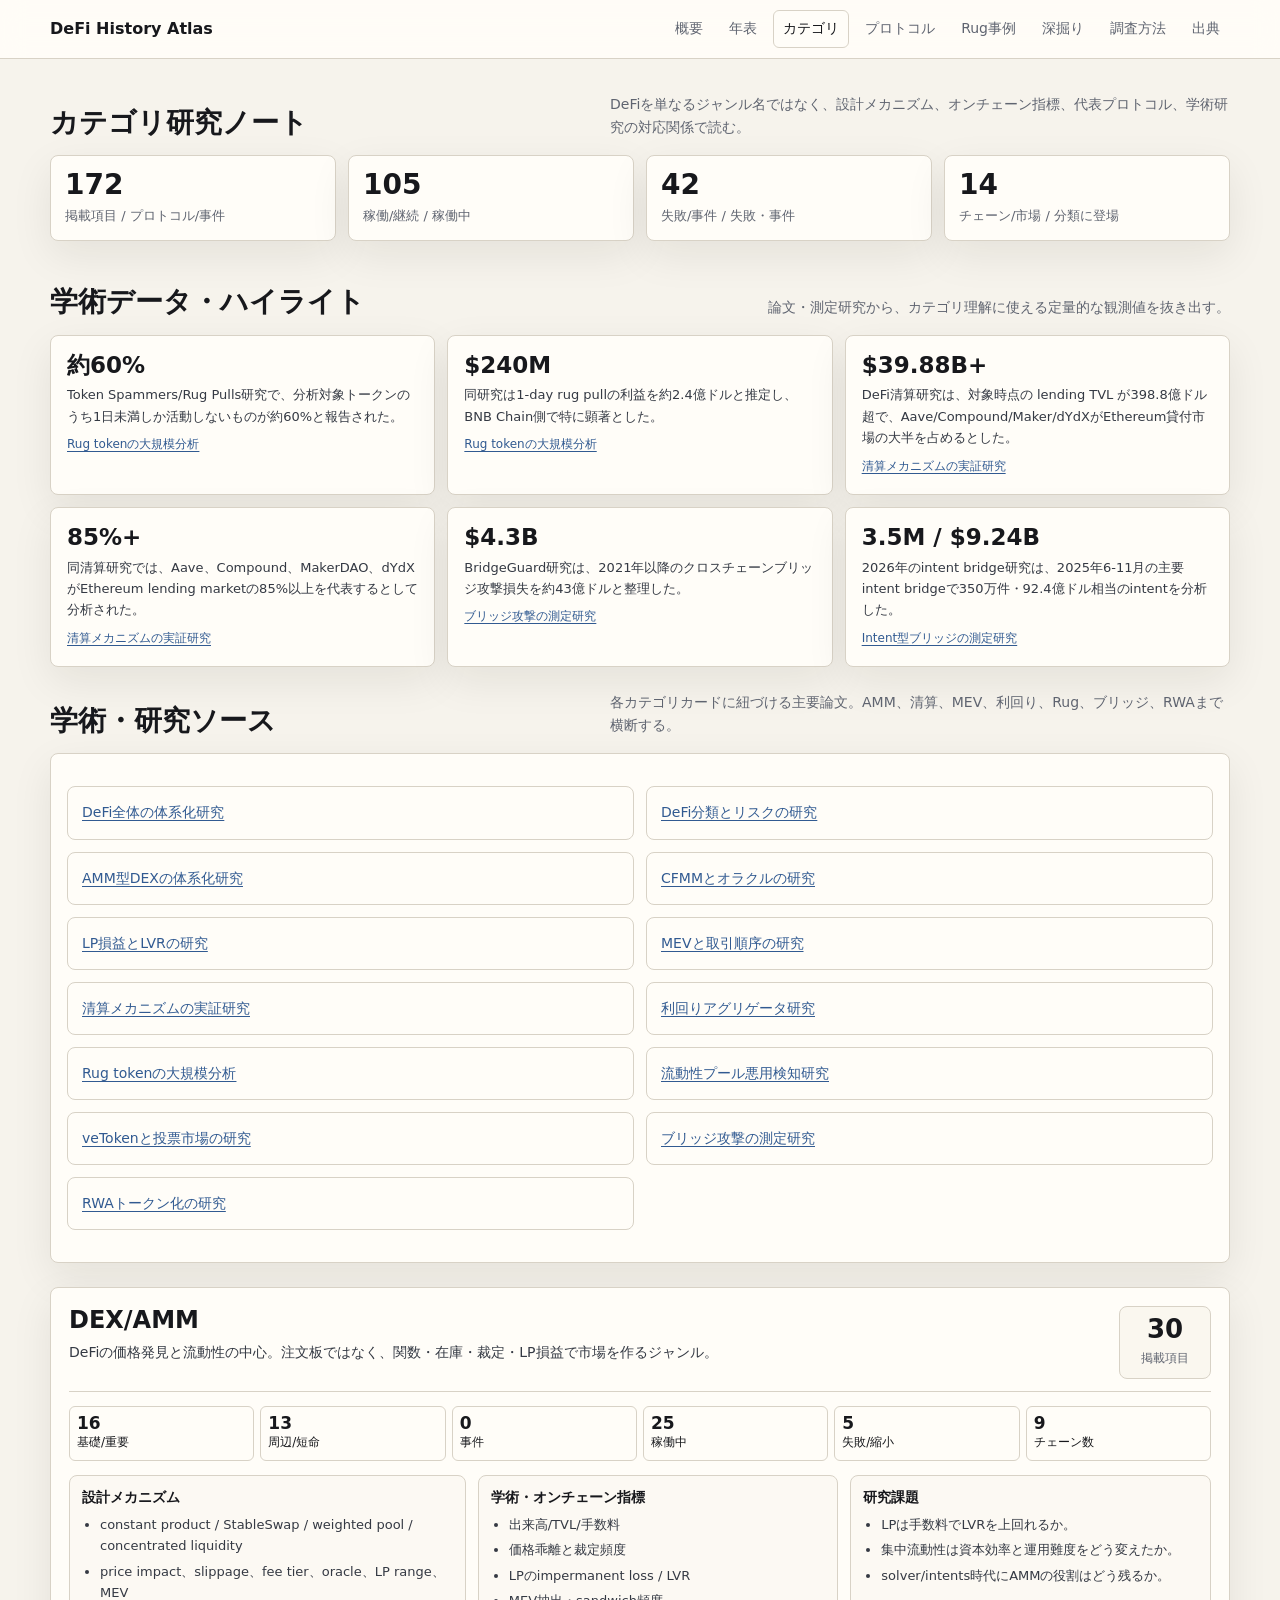
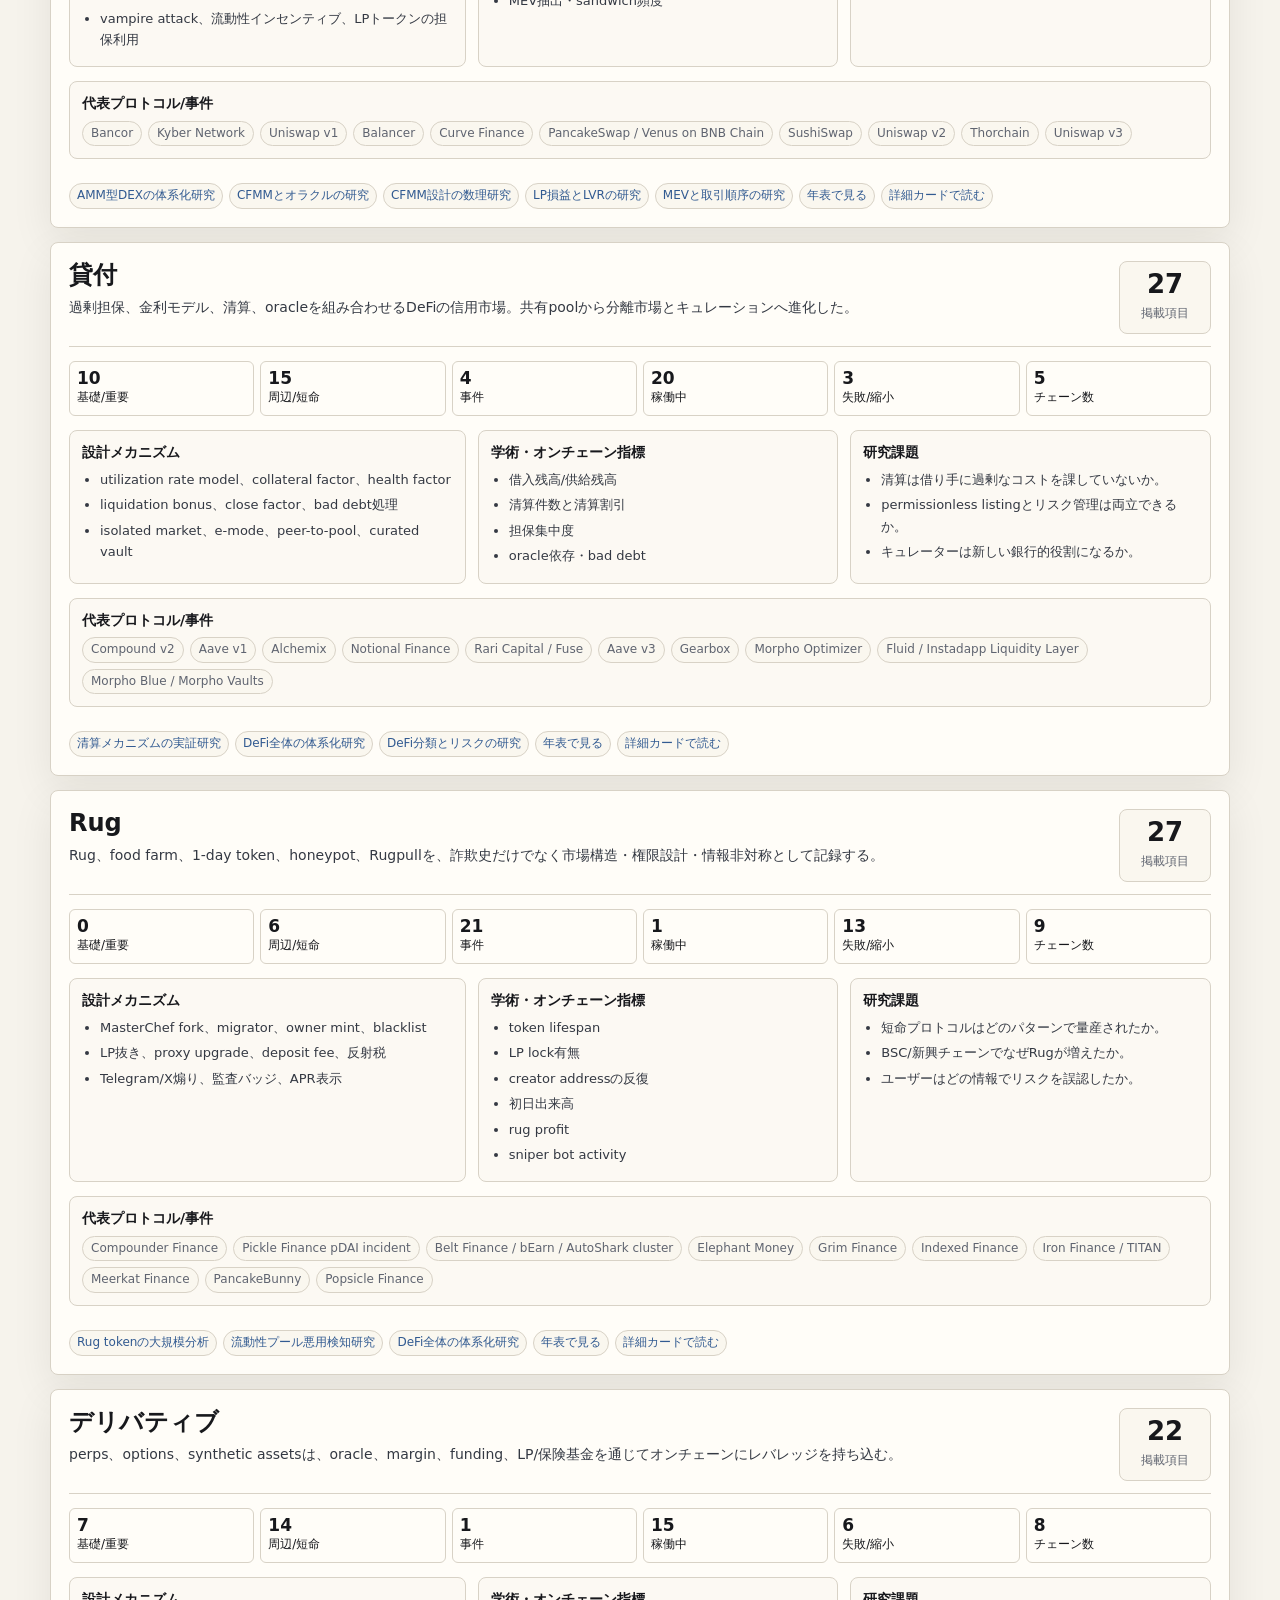
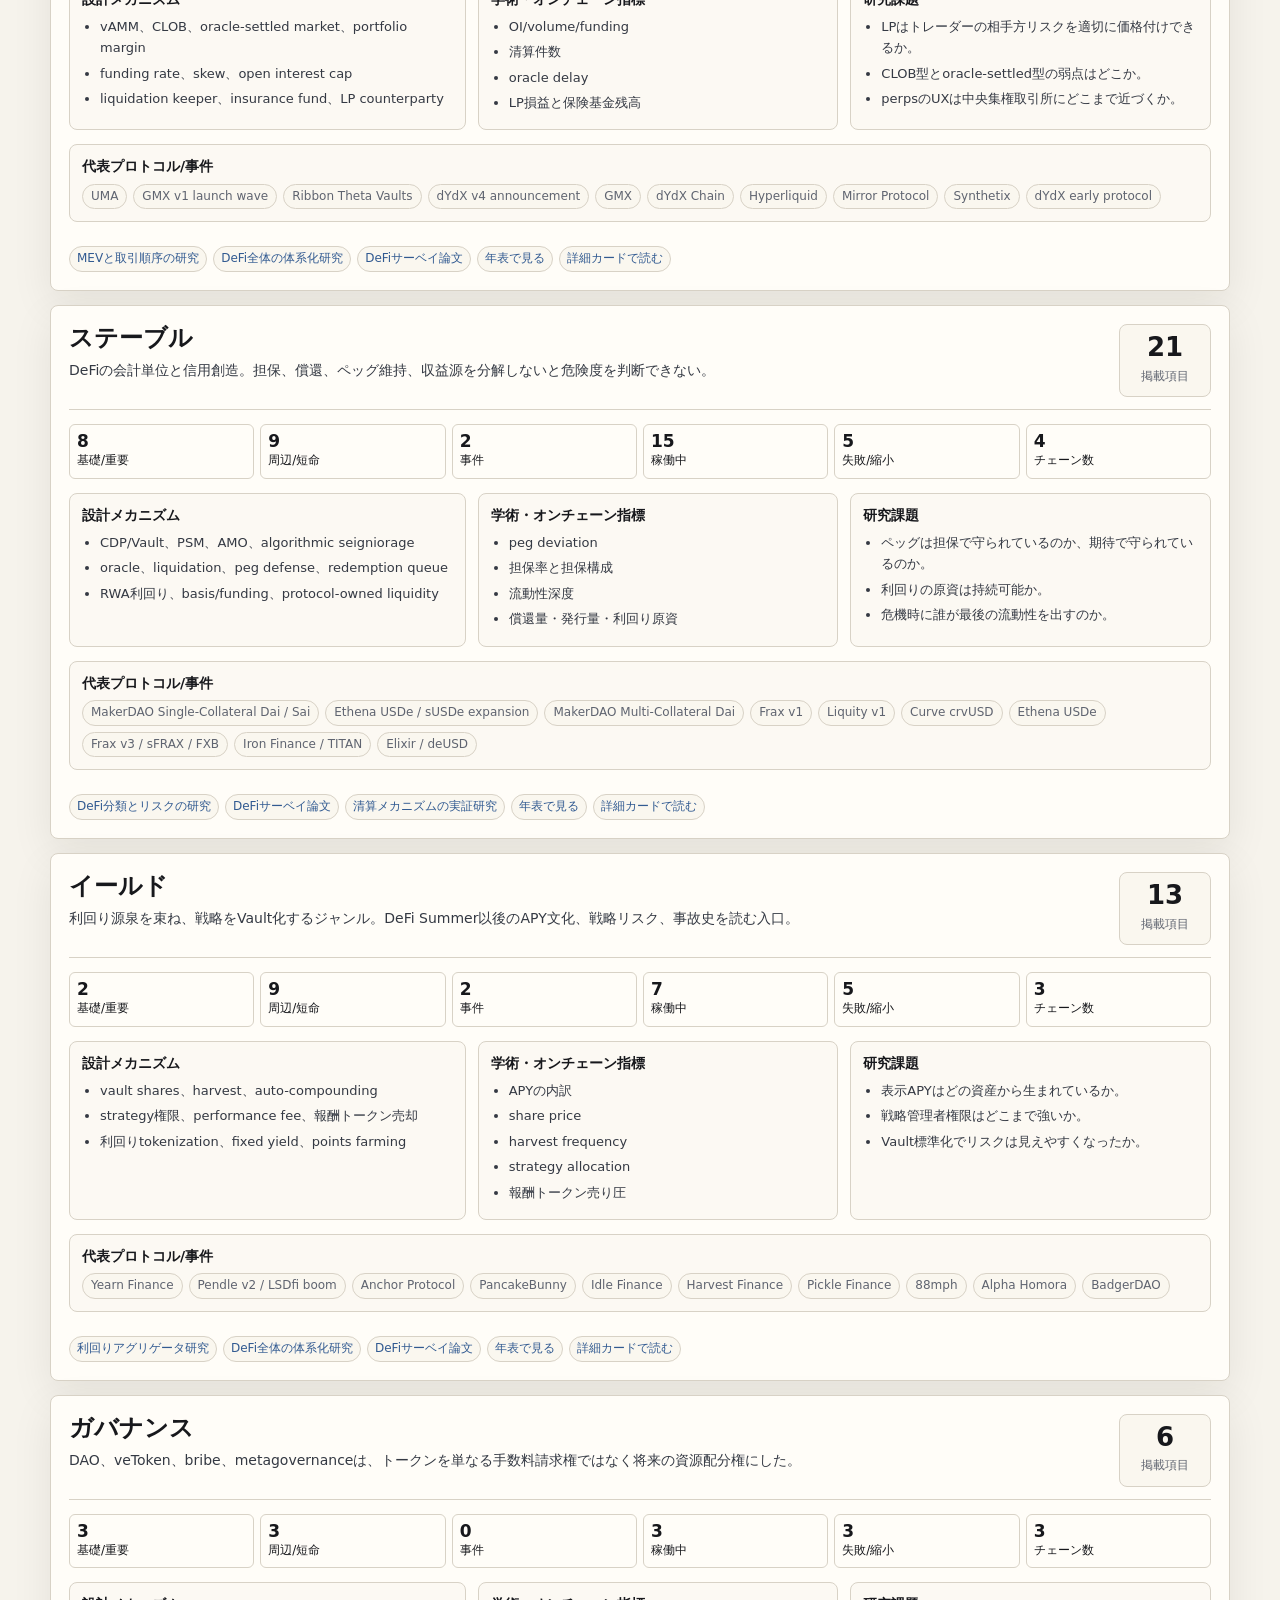
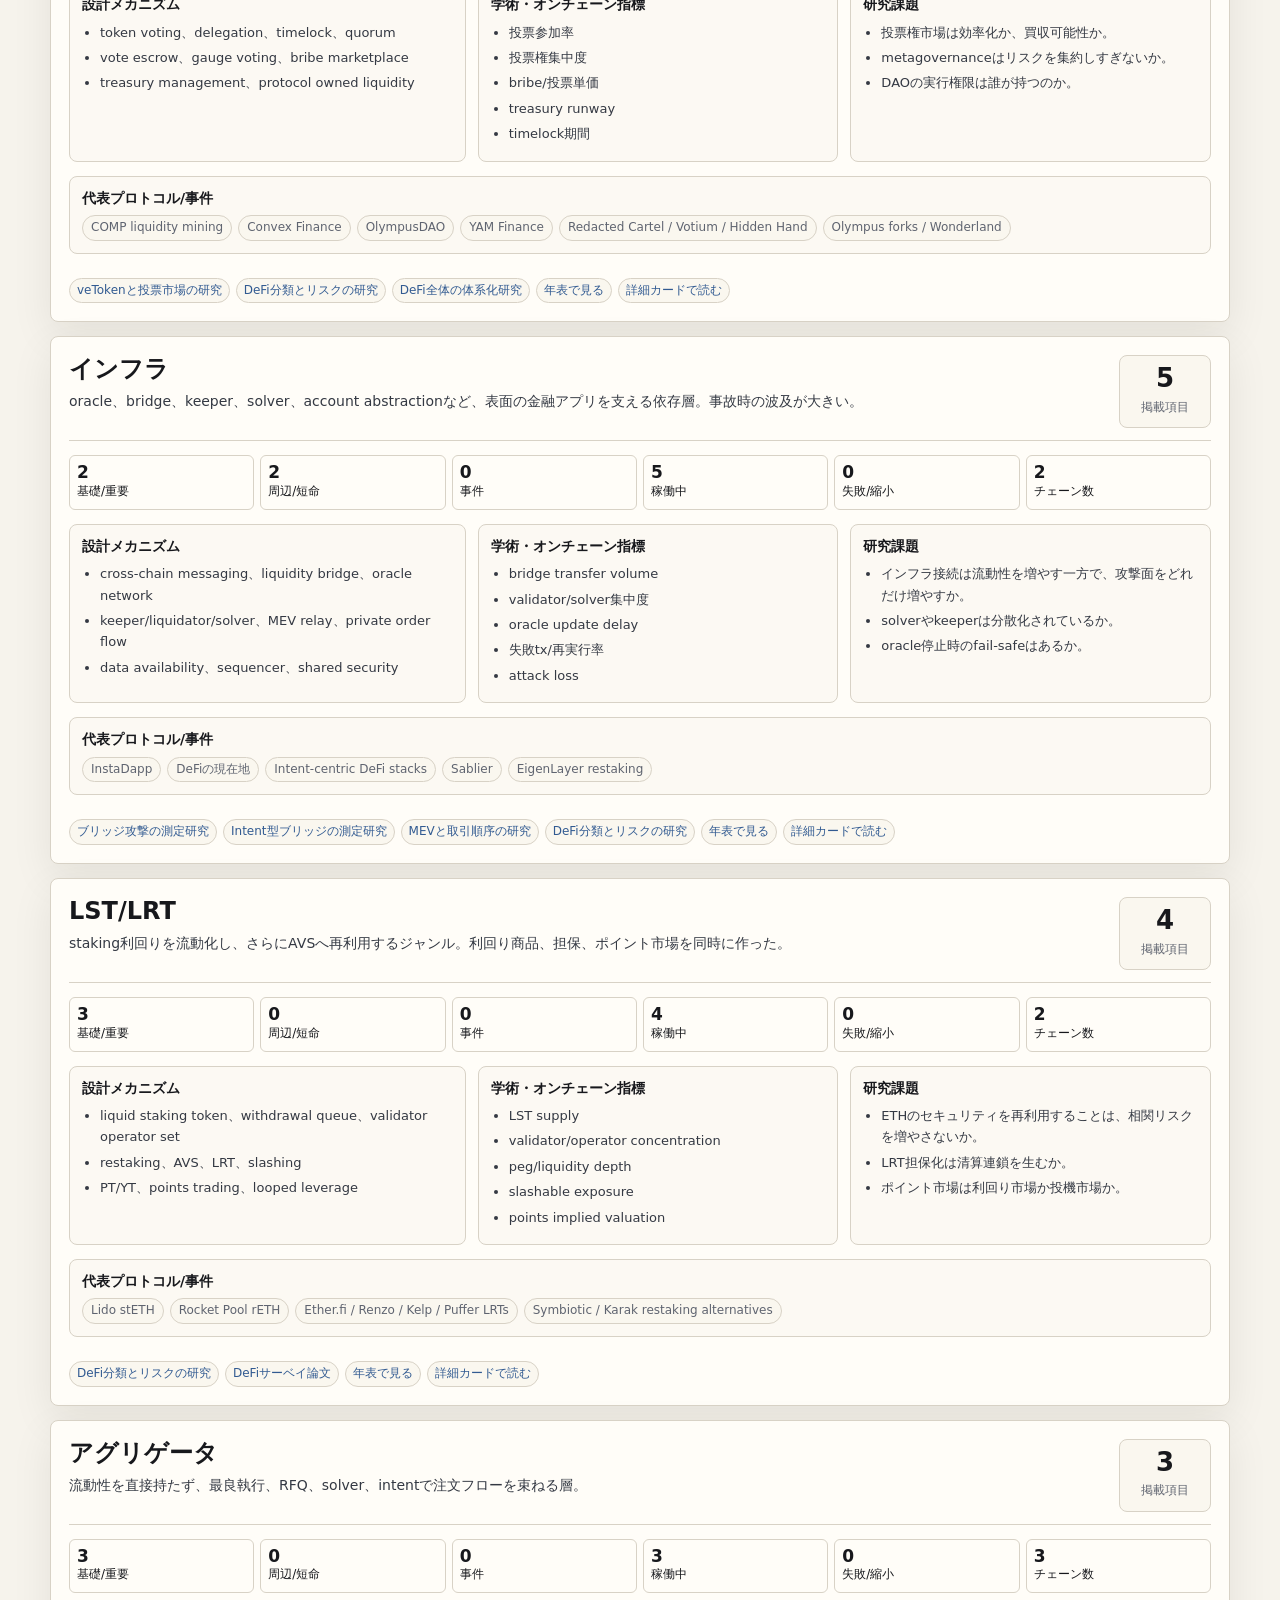
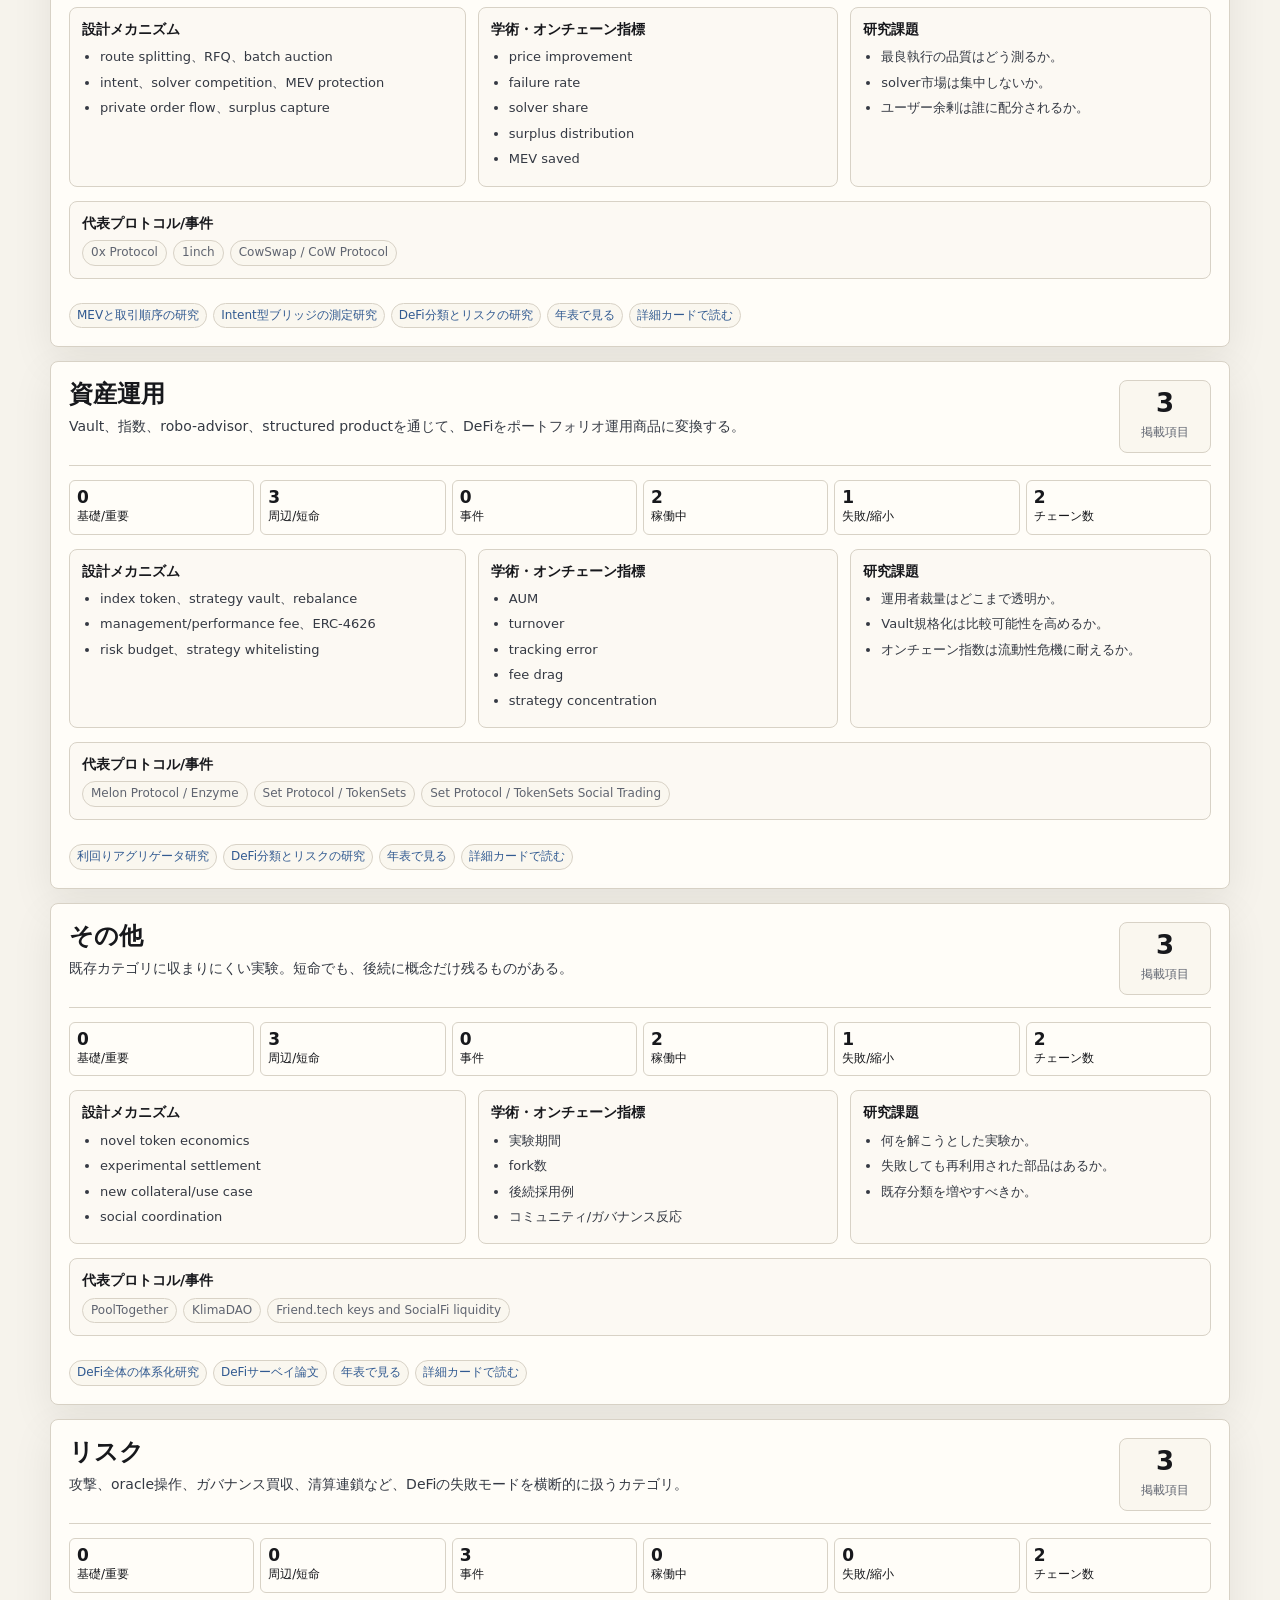
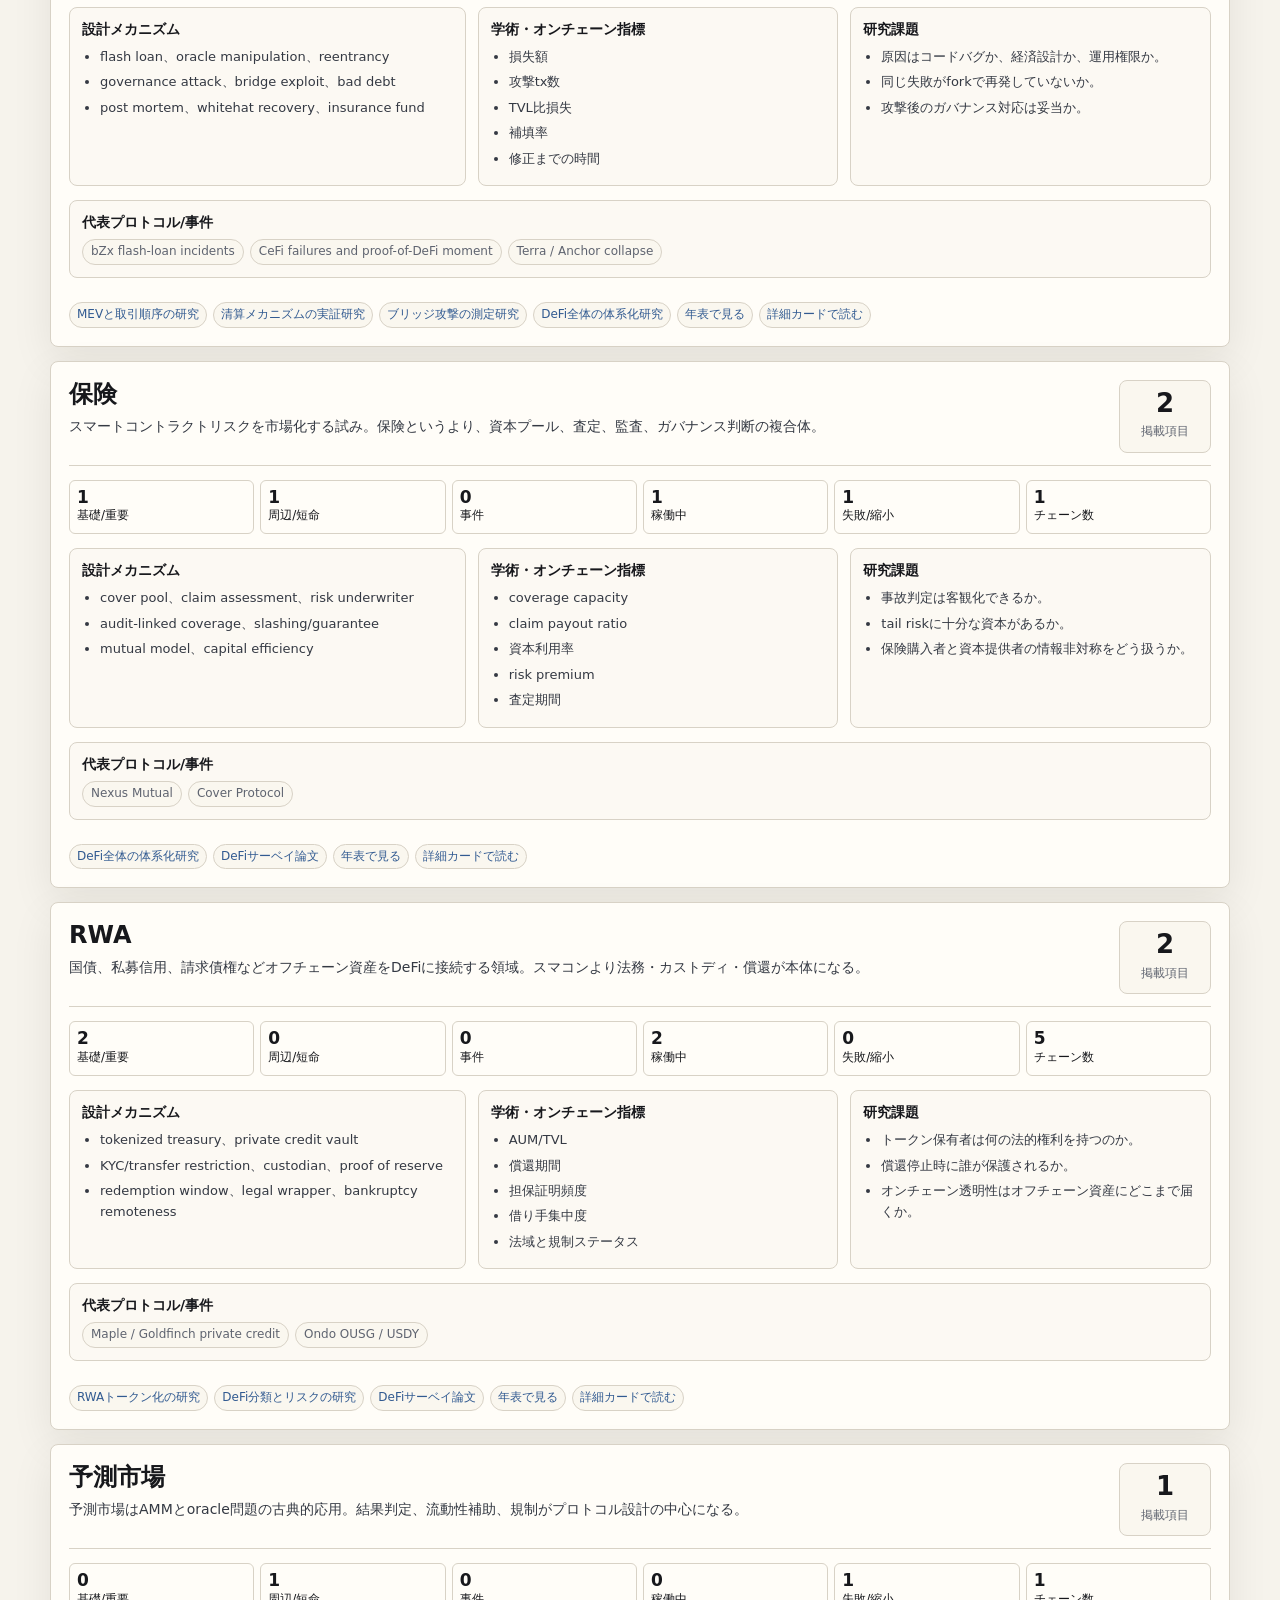
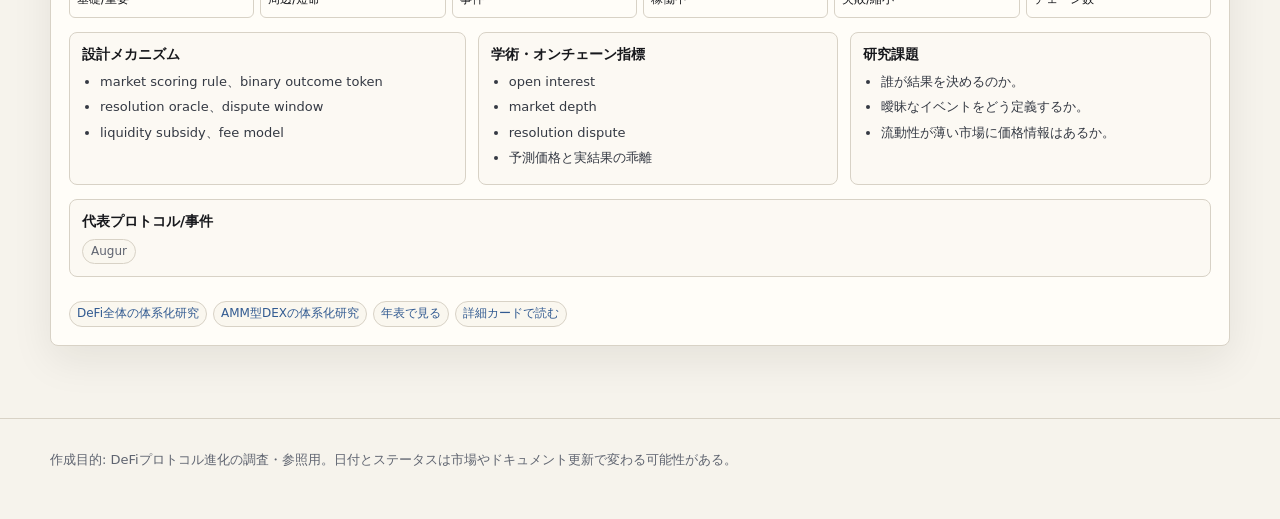
==== categories.html @ bdd0484a "Initial project setup" ====
<!doctype html>
<html lang="ja">
<head>
  <meta charset="utf-8">
  <meta name="viewport" content="width=device-width, initial-scale=1">
  <title>カテゴリ - DeFi History Atlas</title>
  <link rel="stylesheet" href="assets/site.css">
</head>
<body>
  <header class="site-header">
    <div class="wrap topbar">
      <a class="brand" href="index.html">DeFi History Atlas</a>
      <nav class="nav"><a href="index.html">概要</a><a href="timeline.html">年表</a><a class="active" href="categories.html">カテゴリ</a><a href="protocols.html">プロトコル</a><a href="underworld.html">Rug事例</a><a href="deep-research.html">深掘り</a><a href="research-method.html">調査方法</a><a href="sources.html">出典</a></nav>
    </div>
  </header>
  <main class="wrap">
      <div class="section-title"><h2>カテゴリ研究ノート</h2><p>DeFiを単なるジャンル名ではなく、設計メカニズム、オンチェーン指標、代表プロトコル、学術研究の対応関係で読む。</p></div>
      <div class="category-dashboard" id="categoryDashboard"></div>
      <section class="deep-section" aria-labelledby="academicFindingsTitle">
        <div class="section-title"><h2 id="academicFindingsTitle">学術データ・ハイライト</h2><p>論文・測定研究から、カテゴリ理解に使える定量的な観測値を抜き出す。</p></div>
        <div class="finding-grid" id="categoryFindings"></div>
      </section>
      <section class="academic-library deep-section" aria-labelledby="academicSources">
        <div class="section-title"><h2 id="academicSources">学術・研究ソース</h2><p>各カテゴリカードに紐づける主要論文。AMM、清算、MEV、利回り、Rug、ブリッジ、RWAまで横断する。</p></div>
        <div class="card"><ul class="source-list" id="categoryAcademicLibrary"></ul></div>
      </section>
      <div class="category-research-list" id="categoryGrid"></div>
    </main>
  <footer><div class="wrap">作成目的: DeFiプロトコル進化の調査・参照用。日付とステータスは市場やドキュメント更新で変わる可能性がある。</div></footer>
  <script src="assets/defi-data.js"></script>
  <script src="assets/site.js"></script>
</body>
</html>
---- assets/site.css ----
:root {
  --bg: #f6f3ec;
  --ink: #17181c;
  --muted: #5f6470;
  --line: #d8d2c6;
  --card: #fffdf8;
  --accent: #0f766e;
  --red: #9f3a38;
  --blue: #315a91;
  --gold: #7a4a10;
  --shadow: 0 14px 42px rgba(31, 26, 17, 0.08);
  --radius: 8px;
}

* { box-sizing: border-box; }
html { scroll-behavior: smooth; }
body {
  margin: 0;
  font-family: Inter, ui-sans-serif, system-ui, -apple-system, BlinkMacSystemFont, "Segoe UI", sans-serif;
  background: var(--bg);
  color: var(--ink);
  line-height: 1.65;
}
a { color: var(--blue); text-underline-offset: 3px; }
.wrap { width: min(1180px, calc(100vw - 32px)); margin: 0 auto; }
.site-header {
  border-bottom: 1px solid var(--line);
  background: rgba(255, 253, 248, 0.92);
  position: sticky;
  top: 0;
  z-index: 20;
  backdrop-filter: blur(12px);
}
.topbar {
  display: flex;
  align-items: center;
  justify-content: space-between;
  gap: 16px;
  min-height: 58px;
}
.brand {
  color: var(--ink);
  font-weight: 800;
  text-decoration: none;
  white-space: nowrap;
}
.nav {
  display: flex;
  flex-wrap: wrap;
  justify-content: flex-end;
  gap: 6px;
}
.nav a {
  padding: 6px 9px;
  border: 1px solid transparent;
  border-radius: 6px;
  color: var(--muted);
  text-decoration: none;
  font-size: 14px;
}
.nav a.active, .nav a:hover {
  border-color: var(--line);
  background: var(--card);
  color: var(--ink);
}
.hero {
  padding: 52px 0 28px;
  border-bottom: 1px solid var(--line);
  background:
    linear-gradient(180deg, rgba(255, 253, 248, 0.94), rgba(246, 243, 236, 0.98)),
    repeating-linear-gradient(90deg, rgba(15, 118, 110, 0.12) 0 1px, transparent 1px 42px);
}
.kicker {
  display: inline-flex;
  width: fit-content;
  margin-bottom: 14px;
  padding: 4px 10px;
  border: 1px solid var(--line);
  border-radius: 999px;
  color: var(--muted);
  background: rgba(255, 253, 248, 0.72);
  font-size: 13px;
}
h1 {
  margin: 0;
  max-width: 980px;
  font-size: clamp(38px, 7vw, 78px);
  line-height: 0.98;
}
.lead {
  max-width: 920px;
  margin: 18px 0 0;
  color: #333843;
  font-size: 18px;
}
main { padding: 34px 0 72px; }
.section-title {
  display: flex;
  align-items: end;
  justify-content: space-between;
  gap: 16px;
  margin: 0 0 16px;
}
h2 { margin: 0; font-size: 28px; line-height: 1.2; }
.section-title p { max-width: 620px; margin: 0; color: var(--muted); font-size: 14px; }
.grid { display: grid; grid-template-columns: repeat(3, minmax(0, 1fr)); gap: 12px; }
.grid.two { grid-template-columns: repeat(2, minmax(0, 1fr)); }
.card {
  background: var(--card);
  border: 1px solid var(--line);
  border-radius: var(--radius);
  padding: 16px;
  box-shadow: var(--shadow);
}
.card h3 { margin: 0 0 8px; font-size: 18px; line-height: 1.3; }
.card p, .card li { color: #343943; font-size: 14px; }
.legacy-lp-hero {
  border-bottom: 1px solid var(--line);
  background:
    linear-gradient(180deg, rgba(255, 253, 248, 0.94), rgba(246, 243, 236, 0.98)),
    repeating-linear-gradient(90deg, rgba(15, 118, 110, 0.12) 0 1px, transparent 1px 42px);
}
.legacy-lp-hero .hero {
  min-height: 58vh;
  display: grid;
  align-content: center;
  gap: 28px;
  border-bottom: 0;
  background: transparent;
}
.quick-stats {
  display: grid;
  grid-template-columns: repeat(4, minmax(0, 1fr));
  gap: 12px;
  margin-top: 6px;
}
.stat-grid { display: grid; grid-template-columns: repeat(4, minmax(0, 1fr)); gap: 12px; margin-top: 24px; }
.stat {
  padding: 14px;
  background: var(--card);
  border: 1px solid var(--line);
  border-radius: var(--radius);
  box-shadow: var(--shadow);
}
.stat b { display: block; font-size: 28px; line-height: 1.1; }
.stat span { display: block; margin-top: 4px; color: var(--muted); font-size: 13px; }
.phase-grid {
  display: grid;
  grid-template-columns: repeat(3, minmax(0, 1fr));
  gap: 12px;
  margin-bottom: 28px;
}
.phase {
  min-height: 170px;
  padding: 16px;
  background: var(--card);
  border: 1px solid var(--line);
  border-radius: var(--radius);
  box-shadow: var(--shadow);
}
.phase time {
  display: block;
  margin-bottom: 8px;
  color: var(--red);
  font-weight: 720;
  font-size: 13px;
}
.phase h3 { margin: 0 0 8px; font-size: 18px; line-height: 1.3; }
.phase p { margin: 0; color: #3f434b; font-size: 14px; }
.deep-section { margin-top: 44px; }
.deep-grid {
  display: grid;
  grid-template-columns: repeat(2, minmax(0, 1fr));
  gap: 12px;
}
.deep-card {
  padding: 16px;
  background: var(--card);
  border: 1px solid var(--line);
  border-radius: var(--radius);
  box-shadow: var(--shadow);
}
.deep-card h3 { margin: 0 0 8px; font-size: 18px; line-height: 1.35; }
.deep-card p, .deep-card li { color: #343943; font-size: 14px; }
.deep-card ul { margin: 12px 0 0; padding-left: 18px; }
.matrix {
  display: grid;
  grid-template-columns: repeat(3, minmax(0, 1fr));
  gap: 10px;
}
.matrix-card {
  padding: 14px;
  background: var(--card);
  border: 1px solid var(--line);
  border-radius: var(--radius);
}
.matrix-card b { display: block; margin-bottom: 6px; }
.matrix-card span { color: #343943; font-size: 14px; }
.language-notes {
  display: grid;
  grid-template-columns: repeat(2, minmax(0, 1fr));
  gap: 10px;
}
.language-notes div {
  padding: 14px;
  background: var(--card);
  border: 1px solid var(--line);
  border-radius: var(--radius);
  color: #343943;
  font-size: 14px;
}
.language-notes b {
  display: block;
  margin-bottom: 6px;
  color: var(--ink);
}
.note {
  padding: 12px 14px;
  border-left: 4px solid var(--accent);
  background: rgba(255, 253, 248, 0.82);
  color: #34363b;
  font-size: 14px;
}
.timeline-layout {
  display: grid;
  grid-template-columns: minmax(240px, 300px) minmax(0, 1fr);
  gap: 22px;
  align-items: start;
}
.timeline-layout.filters-collapsed { grid-template-columns: minmax(0, 1fr); }
.filter-sidebar {
  position: sticky;
  top: 72px;
  max-height: calc(100vh - 88px);
  overflow: auto;
  padding: 12px;
  background: rgba(246, 243, 236, 0.94);
  border: 1px solid var(--line);
  border-radius: var(--radius);
}
.timeline-layout.filters-collapsed .filter-sidebar { display: none; }
.filter-open {
  display: none;
  margin: 0 0 12px;
  border-color: var(--accent);
  background: #e2f1ee;
  color: #074b45;
  font-weight: 720;
}
.timeline-layout.filters-collapsed .filter-open { display: inline-flex; }
.filter-head {
  display: flex;
  align-items: center;
  justify-content: space-between;
  gap: 10px;
  margin-bottom: 10px;
  padding-bottom: 10px;
  border-bottom: 1px solid var(--line);
}
.filter-group { display: grid; gap: 6px; margin-bottom: 10px; }
.controls { display: grid; gap: 10px; }
.control-row {
  display: flex;
  flex-wrap: wrap;
  gap: 8px;
}
.control-row .filter-group { flex: 1 1 260px; }
.filter-panel {
  display: grid;
  gap: 10px;
}
.timeline-main { min-width: 0; }
.filter-title {
  color: var(--muted);
  font-size: 12px;
  font-weight: 760;
  text-transform: uppercase;
}
.filters, .years, .links {
  display: flex;
  flex-wrap: wrap;
  gap: 6px;
}
button, input {
  min-height: 36px;
  border: 1px solid var(--line);
  border-radius: 6px;
  background: var(--card);
  color: var(--ink);
  font: inherit;
  font-size: 14px;
}
button { padding: 6px 10px; cursor: pointer; }
button.active {
  border-color: var(--accent);
  background: #e2f1ee;
  color: #074b45;
  font-weight: 700;
}
input { width: 100%; padding: 7px 10px; }
.timeline { display: grid; gap: 18px; }
.year-block { display: grid; grid-template-columns: 100px minmax(0, 1fr); gap: 18px; align-items: start; }
.year-label {
  position: sticky;
  top: 76px;
  padding: 7px 8px;
  border-top: 3px solid var(--ink);
  font-size: 28px;
  line-height: 1;
  font-weight: 780;
}
.cards { display: grid; gap: 12px; border-left: 2px solid var(--line); padding-left: 18px; }
.entry {
  position: relative;
  background: var(--card);
  border: 1px solid var(--line);
  border-radius: var(--radius);
  padding: 16px;
  box-shadow: var(--shadow);
}
.entry::before {
  content: "";
  position: absolute;
  left: -25px;
  top: 24px;
  width: 12px;
  height: 12px;
  border-radius: 50%;
  background: var(--accent);
  border: 3px solid var(--bg);
}
.entry-header { display: flex; flex-wrap: wrap; gap: 8px; margin-bottom: 8px; }
.date, .tag {
  display: inline-flex;
  align-items: center;
  min-height: 24px;
  padding: 2px 8px;
  border-radius: 999px;
  border: 1px solid var(--line);
  color: var(--muted);
  background: #faf7ef;
  font-size: 12px;
  white-space: nowrap;
}
.date { background: #efe8dc; color: #4f3d24; font-weight: 720; }
.depth-core { border-color: #0f766e; color: #075c55; background: #e2f1ee; }
.depth-major { border-color: #315a91; color: #254777; background: #e9eef7; }
.depth-niche { border-color: #7a4a10; color: #663e0d; background: #f6ead7; }
.depth-degen { border-color: #9f3a38; color: #81302f; background: #f7e4e3; }
.depth-incident { border-color: #4b5563; color: #374151; background: #edf0f3; }
.depth-emerging { border-color: #6d4aa4; color: #553985; background: #eee7f7; }
.entry h3 { margin: 0 0 7px; font-size: 20px; line-height: 1.25; }
.entry p { margin: 0; color: #343943; font-size: 15px; }
.entry dl {
  display: grid;
  grid-template-columns: 92px minmax(0, 1fr);
  gap: 6px 12px;
  margin: 12px 0 0;
  padding-top: 12px;
  border-top: 1px solid var(--line);
  font-size: 14px;
}
.entry dt { color: var(--muted); font-weight: 700; }
.entry dd { margin: 0; color: #343943; }
.sources, .related-search {
  display: flex;
  flex-wrap: wrap;
  gap: 6px;
  margin-top: 10px;
  font-size: 12px;
}
.sources a, .related-search a {
  padding: 2px 7px;
  border: 1px solid var(--line);
  border-radius: 999px;
  background: #faf7ef;
  color: var(--blue);
  text-decoration: none;
}
.related-search a { background: #eef3f2; color: #0f5f58; }
.empty {
  display: none;
  padding: 24px;
  border: 1px solid var(--line);
  border-radius: var(--radius);
  background: var(--card);
  color: var(--muted);
  text-align: center;
}
.source-list {
  display: grid;
  grid-template-columns: repeat(2, minmax(0, 1fr));
  gap: 12px;
  padding: 0;
  list-style: none;
}
.source-toolbar {
  display: grid;
  gap: 12px;
  margin: 0 0 18px;
  padding: 12px;
  border: 1px solid var(--line);
  border-radius: var(--radius);
  background: rgba(255, 253, 248, 0.76);
}
.source-search-row {
  display: grid;
  grid-template-columns: minmax(0, 1fr) auto;
  gap: 10px;
  align-items: stretch;
}
.source-result-count {
  min-width: 86px;
  padding: 6px 10px;
  border: 1px solid var(--line);
  border-radius: 6px;
  background: #faf7ef;
  text-align: center;
}
.source-result-count b { display: block; font-size: 18px; line-height: 1.1; }
.source-result-count span { color: var(--muted); font-size: 12px; }
.source-list li {
  padding: 14px;
  border: 1px solid var(--line);
  border-radius: var(--radius);
  background: var(--card);
  font-size: 14px;
  overflow-wrap: anywhere;
}
.source-item-head {
  display: flex;
  align-items: flex-start;
  justify-content: space-between;
  gap: 10px;
}
.source-item-title {
  color: var(--blue);
  font-weight: 760;
  text-decoration-thickness: 1px;
}
.source-kind {
  display: inline-flex;
  flex: 0 0 auto;
  min-height: 24px;
  align-items: center;
  padding: 2px 8px;
  border: 1px solid var(--line);
  border-radius: 999px;
  background: #eef3f2;
  color: #0f5f58;
  font-size: 12px;
  font-weight: 720;
}
.source-url {
  display: block;
  margin-top: 6px;
  color: var(--muted);
  font-size: 12px;
}
.source-meta {
  display: flex;
  flex-wrap: wrap;
  gap: 6px;
  margin-top: 10px;
}
.source-context {
  margin: 10px 0 0;
  color: #343943;
  font-size: 13px;
}
.source-empty {
  grid-column: 1 / -1;
  color: var(--muted);
  text-align: center;
}
.protocol-toolbar {
  display: grid;
  gap: 10px;
  margin: 0 0 18px;
  padding: 12px;
  border: 1px solid var(--line);
  border-radius: var(--radius);
  background: rgba(255, 253, 248, 0.76);
}
.protocol-toolbar input { width: 100%; }
.protocol-grid {
  display: grid;
  grid-template-columns: repeat(2, minmax(0, 1fr));
  gap: 12px;
}
.protocol-card {
  box-shadow: none;
  overflow-wrap: anywhere;
}
.protocol-meta {
  display: flex;
  flex-wrap: wrap;
  gap: 6px;
  margin-bottom: 8px;
}
.protocol-card h3 {
  margin: 0 0 8px;
  font-size: 20px;
  line-height: 1.25;
}
.protocol-card dl {
  display: grid;
  grid-template-columns: 88px minmax(0, 1fr);
  gap: 6px 10px;
  margin: 12px 0 0;
  padding-top: 12px;
  border-top: 1px solid var(--line);
  font-size: 14px;
}
.protocol-card dt { color: var(--muted); font-weight: 760; }
.protocol-card dd { margin: 0; color: #343943; }
.protocol-card .points {
  margin: 10px 0 0;
  padding-left: 18px;
}
.protocol-card .points li { margin: 4px 0; }
.research-link-grid {
  display: grid;
  grid-template-columns: repeat(3, minmax(0, 1fr));
  gap: 12px;
  margin: 18px 0 28px;
}
.research-link-grid ul {
  margin: 8px 0 0;
  padding-left: 18px;
}
.research-link-grid li { margin: 4px 0; overflow-wrap: anywhere; }
.category-dashboard {
  display: grid;
  grid-template-columns: repeat(4, minmax(0, 1fr));
  gap: 12px;
  margin: 0 0 18px;
}
.category-research-list {
  display: grid;
  gap: 14px;
}
.category-research-card {
  display: grid;
  gap: 14px;
  padding: 18px;
}
.category-research-head {
  display: flex;
  align-items: flex-start;
  justify-content: space-between;
  gap: 16px;
  border-bottom: 1px solid var(--line);
  padding-bottom: 12px;
}
.category-research-head h3 {
  margin: 0 0 6px;
  font-size: 24px;
  line-height: 1.2;
}
.category-research-head p {
  margin: 0;
  color: #343943;
}
.category-count {
  min-width: 92px;
  padding: 8px 10px;
  border: 1px solid var(--line);
  border-radius: var(--radius);
  background: #faf7ef;
  text-align: center;
}
.category-count b { display: block; font-size: 26px; line-height: 1.1; }
.category-count span { color: var(--muted); font-size: 12px; }
.category-detail-grid {
  display: grid;
  grid-template-columns: 1.1fr 1fr 1fr;
  gap: 12px;
}
.category-detail-panel {
  padding: 12px;
  border: 1px solid var(--line);
  border-radius: var(--radius);
  background: rgba(250, 247, 239, 0.58);
}
.category-detail-panel h4 {
  margin: 0 0 8px;
  font-size: 14px;
  line-height: 1.3;
}
.category-detail-panel ul {
  margin: 0;
  padding-left: 18px;
}
.category-detail-panel li {
  margin: 4px 0;
  color: #343943;
  font-size: 13px;
}
.category-protocol-row {
  display: flex;
  flex-wrap: wrap;
  gap: 6px;
}
.category-mini-stats {
  display: grid;
  grid-template-columns: repeat(6, minmax(0, 1fr));
  gap: 6px;
}
.mini-stat {
  padding: 7px;
  border: 1px solid var(--line);
  border-radius: 6px;
  background: #fffdf8;
  font-size: 12px;
}
.mini-stat b { display: block; font-size: 17px; line-height: 1.1; }
.academic-library {
  margin: 0 0 24px;
}
.finding-grid {
  display: grid;
  grid-template-columns: repeat(3, minmax(0, 1fr));
  gap: 12px;
  margin: 0 0 24px;
}
.finding-card b {
  display: block;
  font-size: 23px;
  line-height: 1.15;
}
.finding-card span {
  display: block;
  margin-top: 6px;
  color: #343943;
  font-size: 13px;
}
.finding-card a {
  display: inline-flex;
  margin-top: 8px;
  font-size: 12px;
}
footer { padding: 30px 0 48px; border-top: 1px solid var(--line); color: var(--muted); font-size: 13px; }
@media (max-width: 900px) {
  .grid, .grid.two, .stat-grid, .quick-stats, .phase-grid, .deep-grid, .matrix, .language-notes, .source-list, .protocol-grid, .research-link-grid, .category-dashboard, .category-detail-grid, .category-mini-stats, .finding-grid { grid-template-columns: 1fr; }
  .source-search-row { grid-template-columns: 1fr; }
  .source-result-count { width: fit-content; }
  .category-research-head { display: grid; }
  .category-count { width: fit-content; }
  .topbar { align-items: flex-start; flex-direction: column; padding: 10px 0; }
  .nav { justify-content: flex-start; }
  .timeline-layout, .timeline-layout.filters-collapsed { grid-template-columns: 1fr; }
  .filter-sidebar { position: static; max-height: none; }
  .year-block { grid-template-columns: 1fr; }
  .year-label { position: static; width: fit-content; margin-top: 12px; }
}
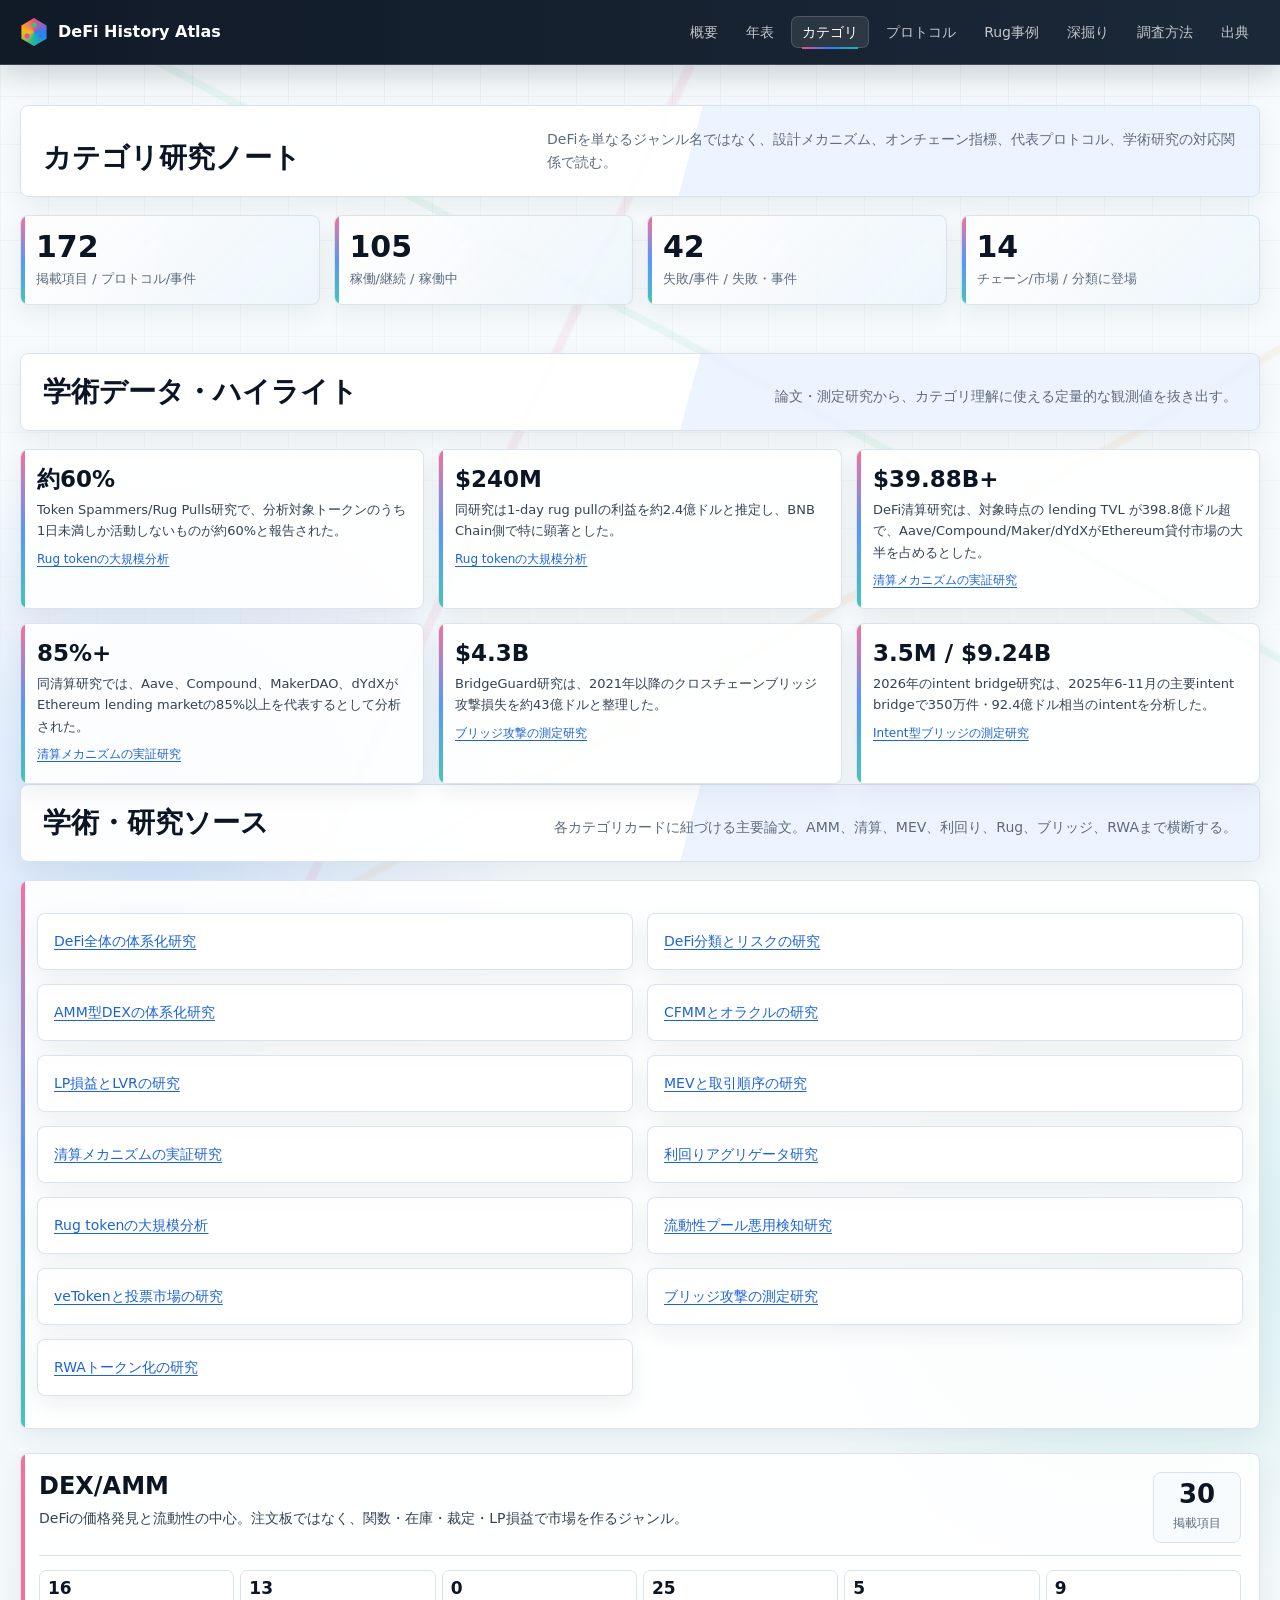
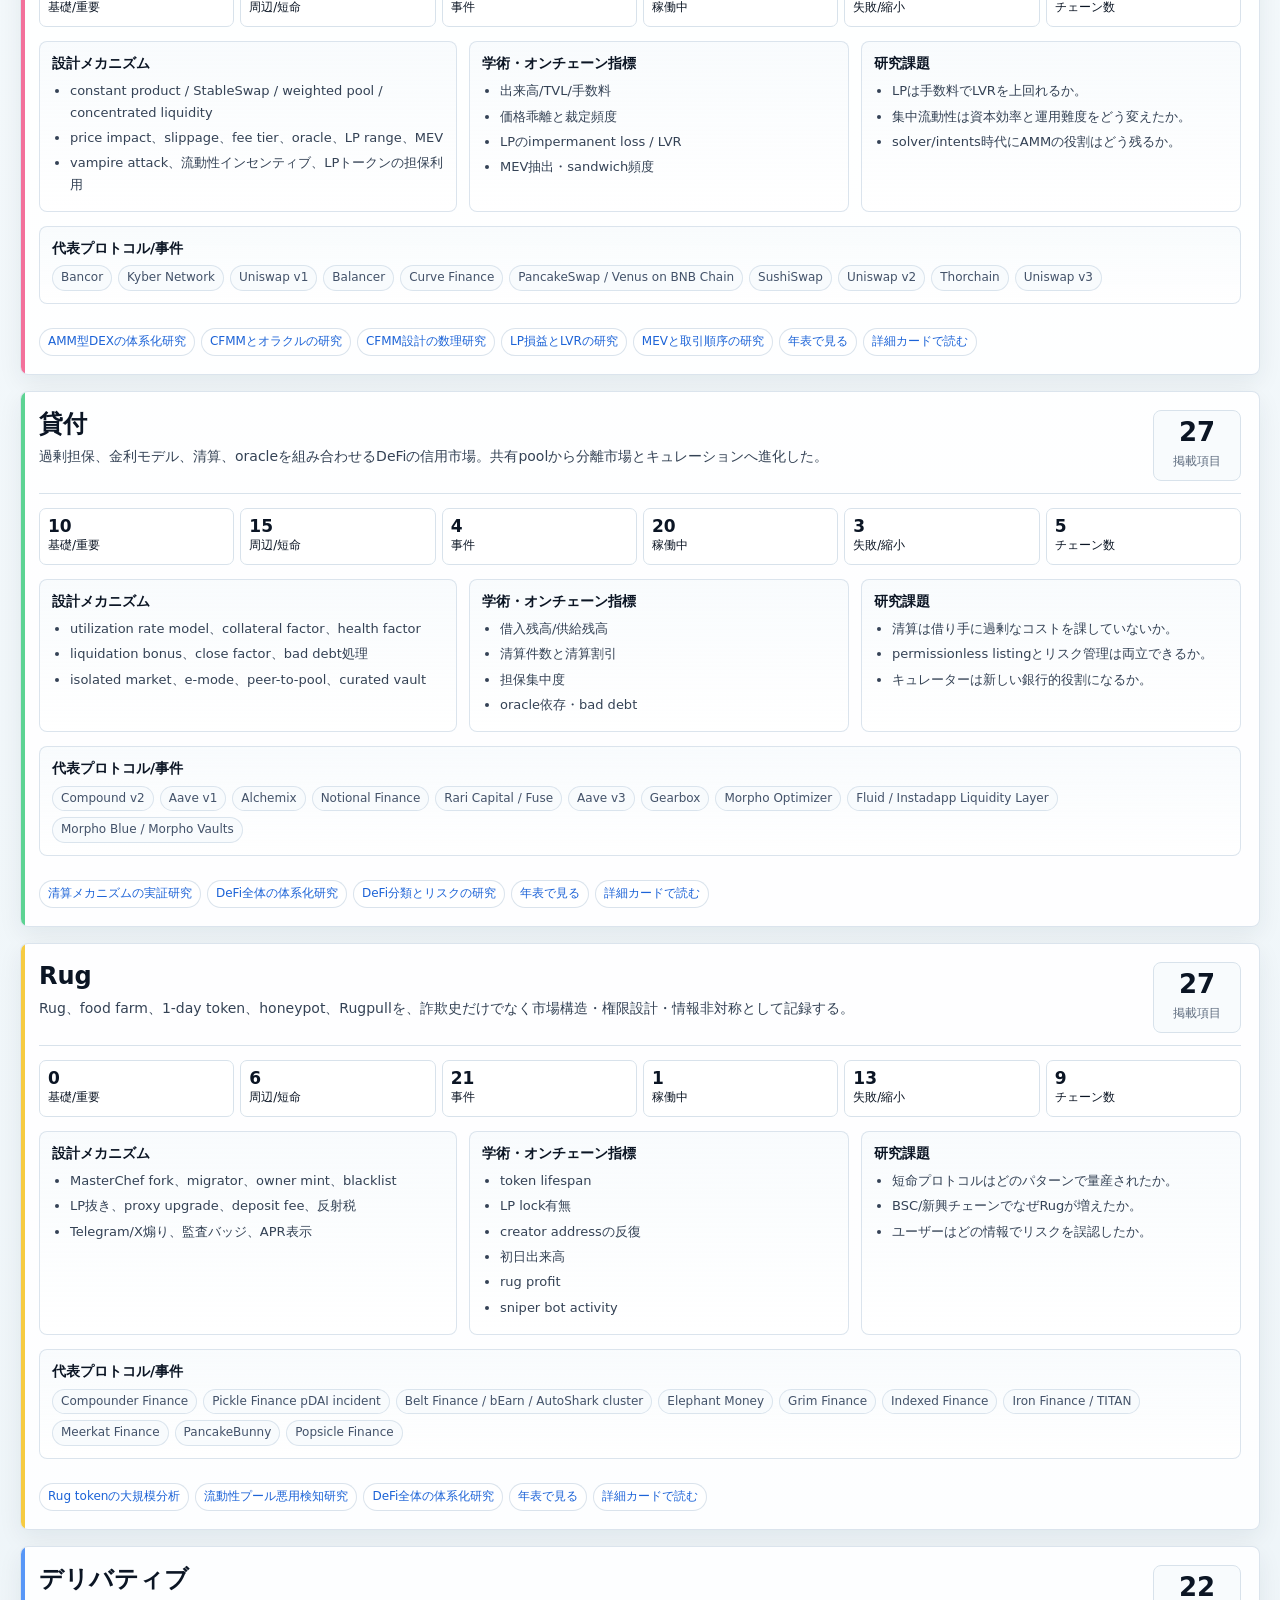
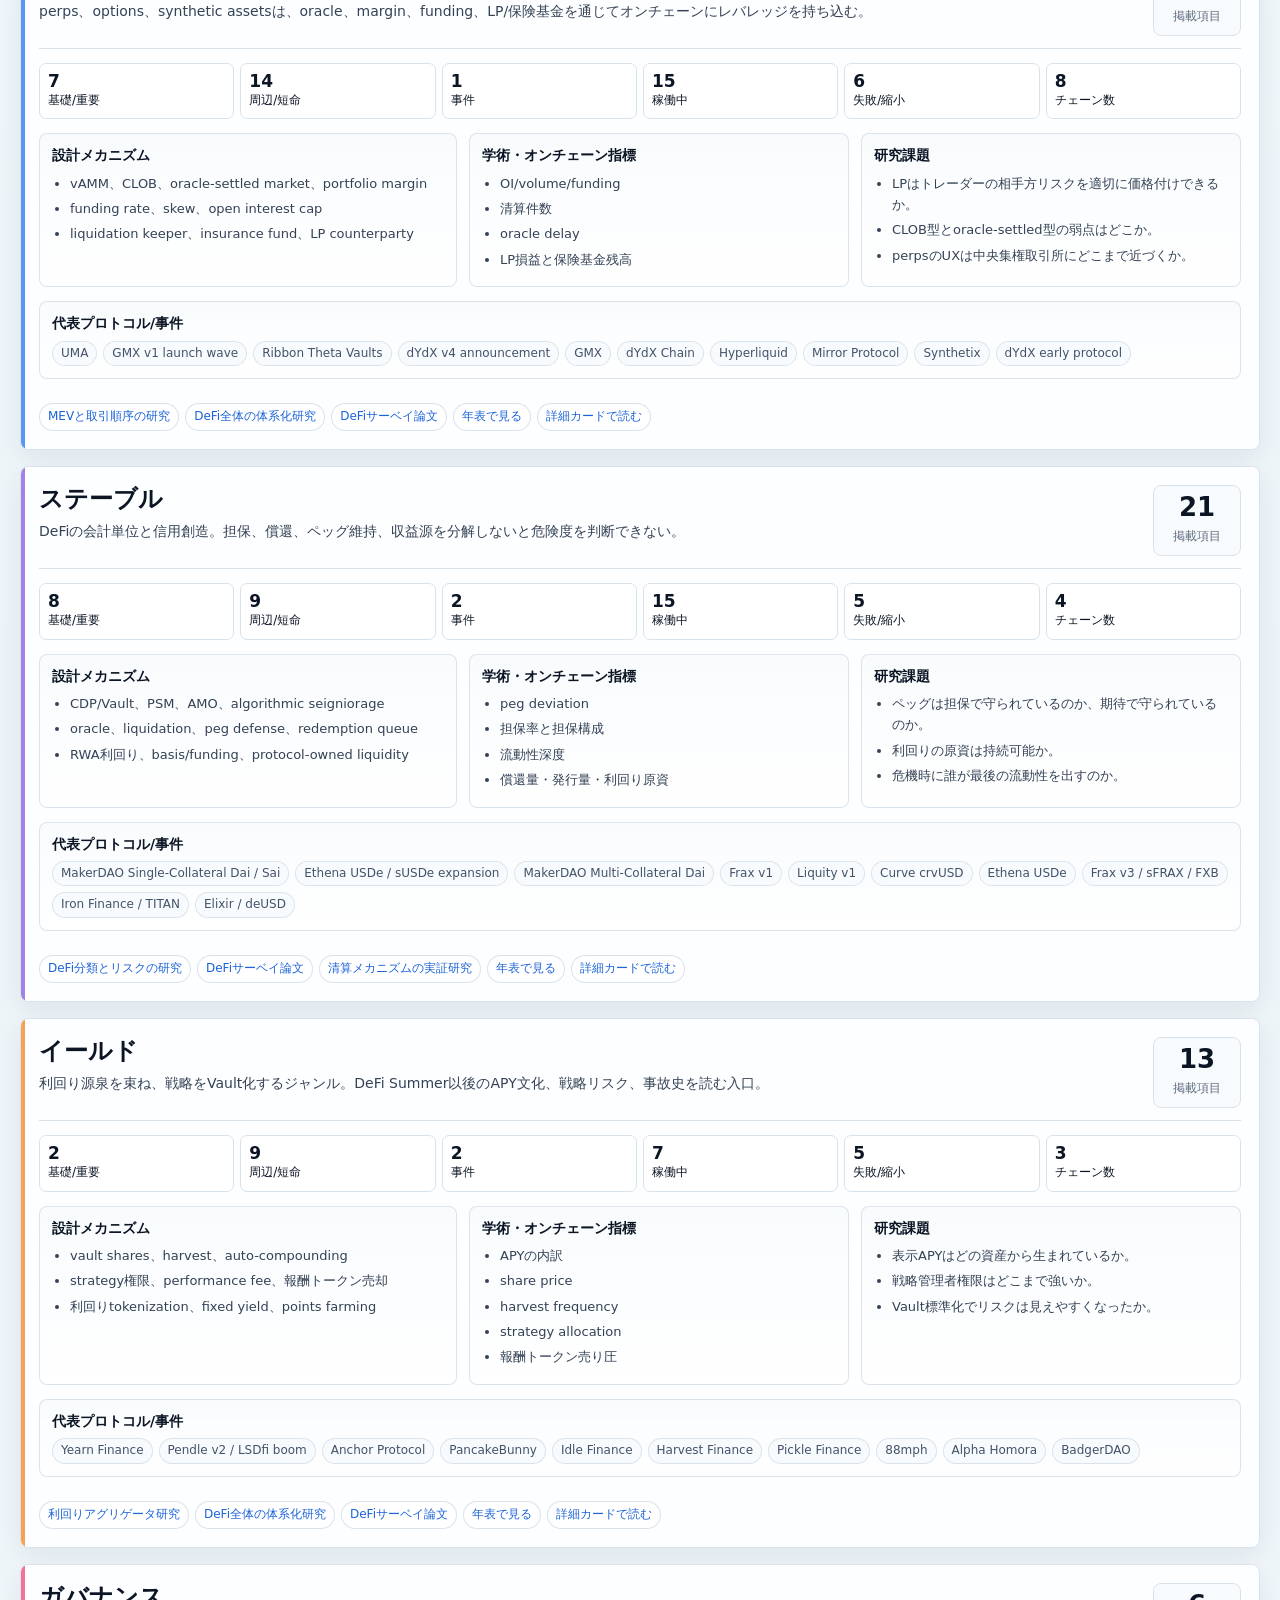
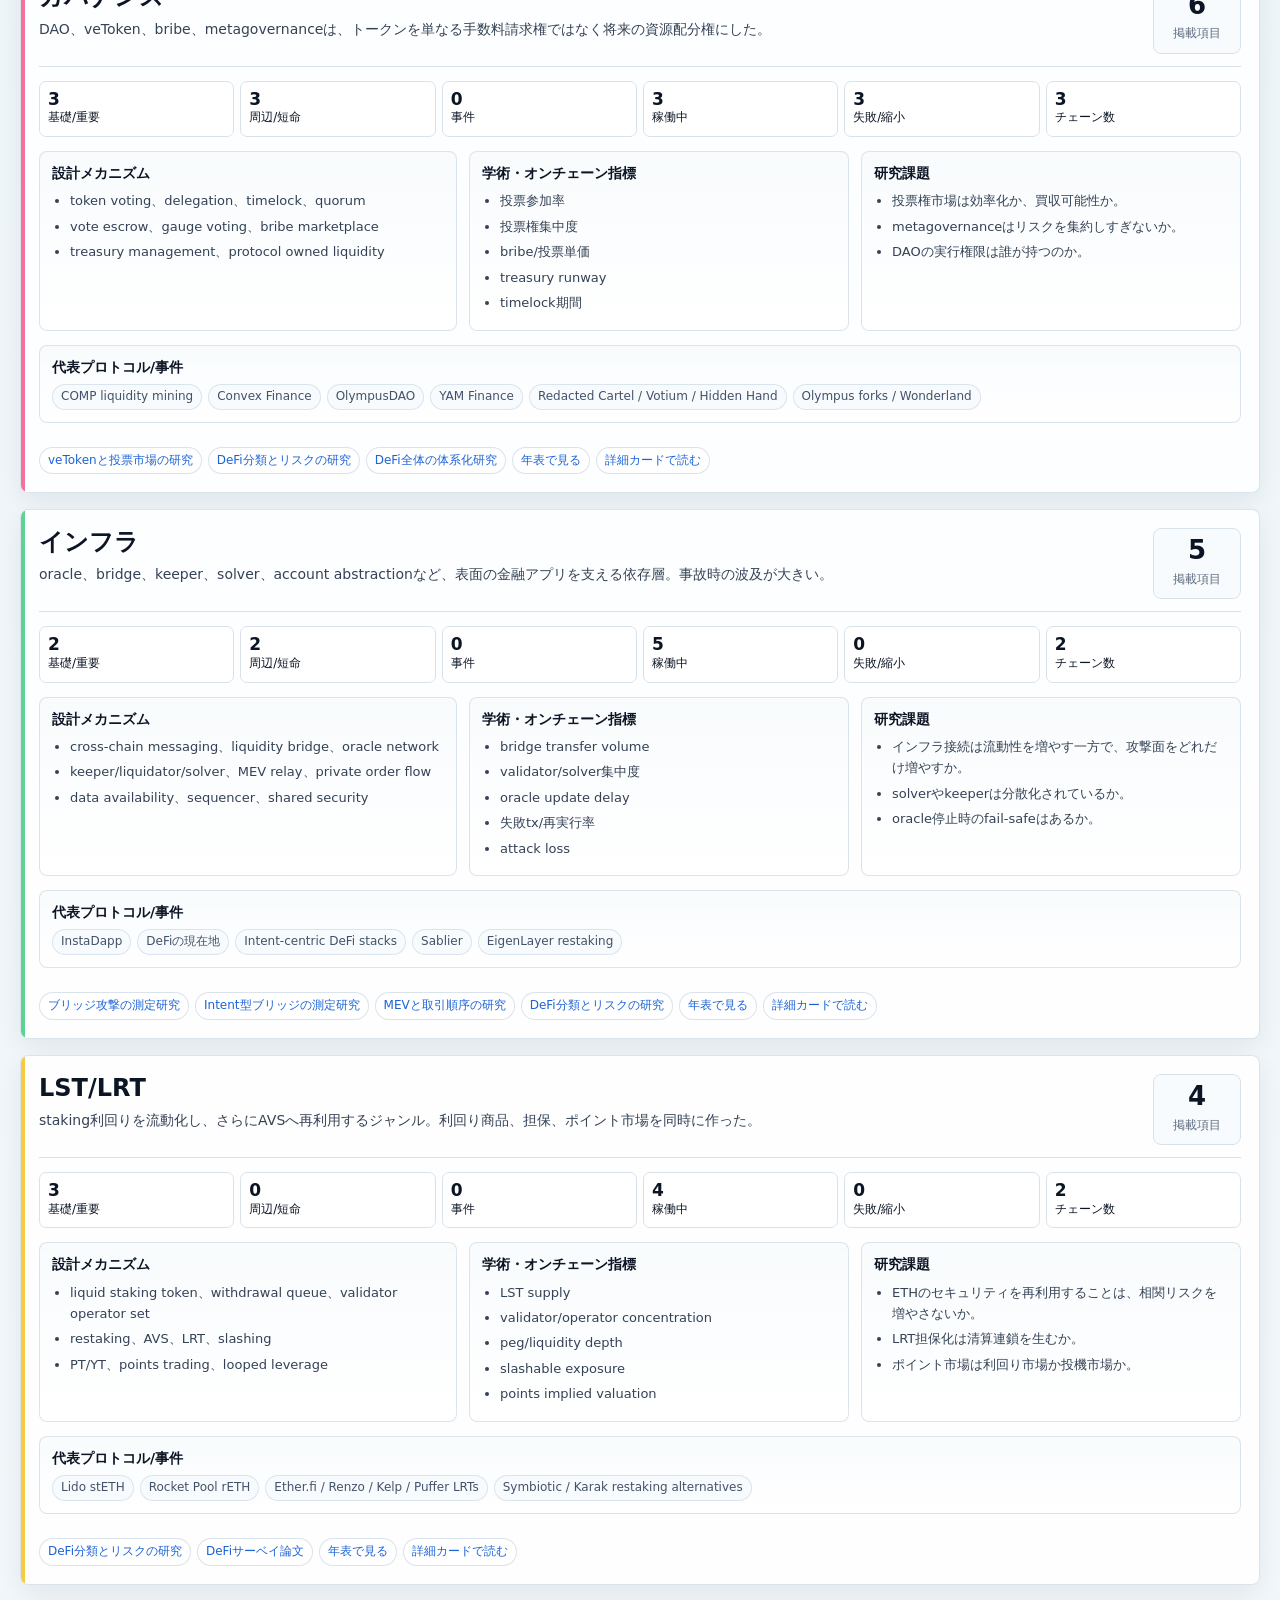
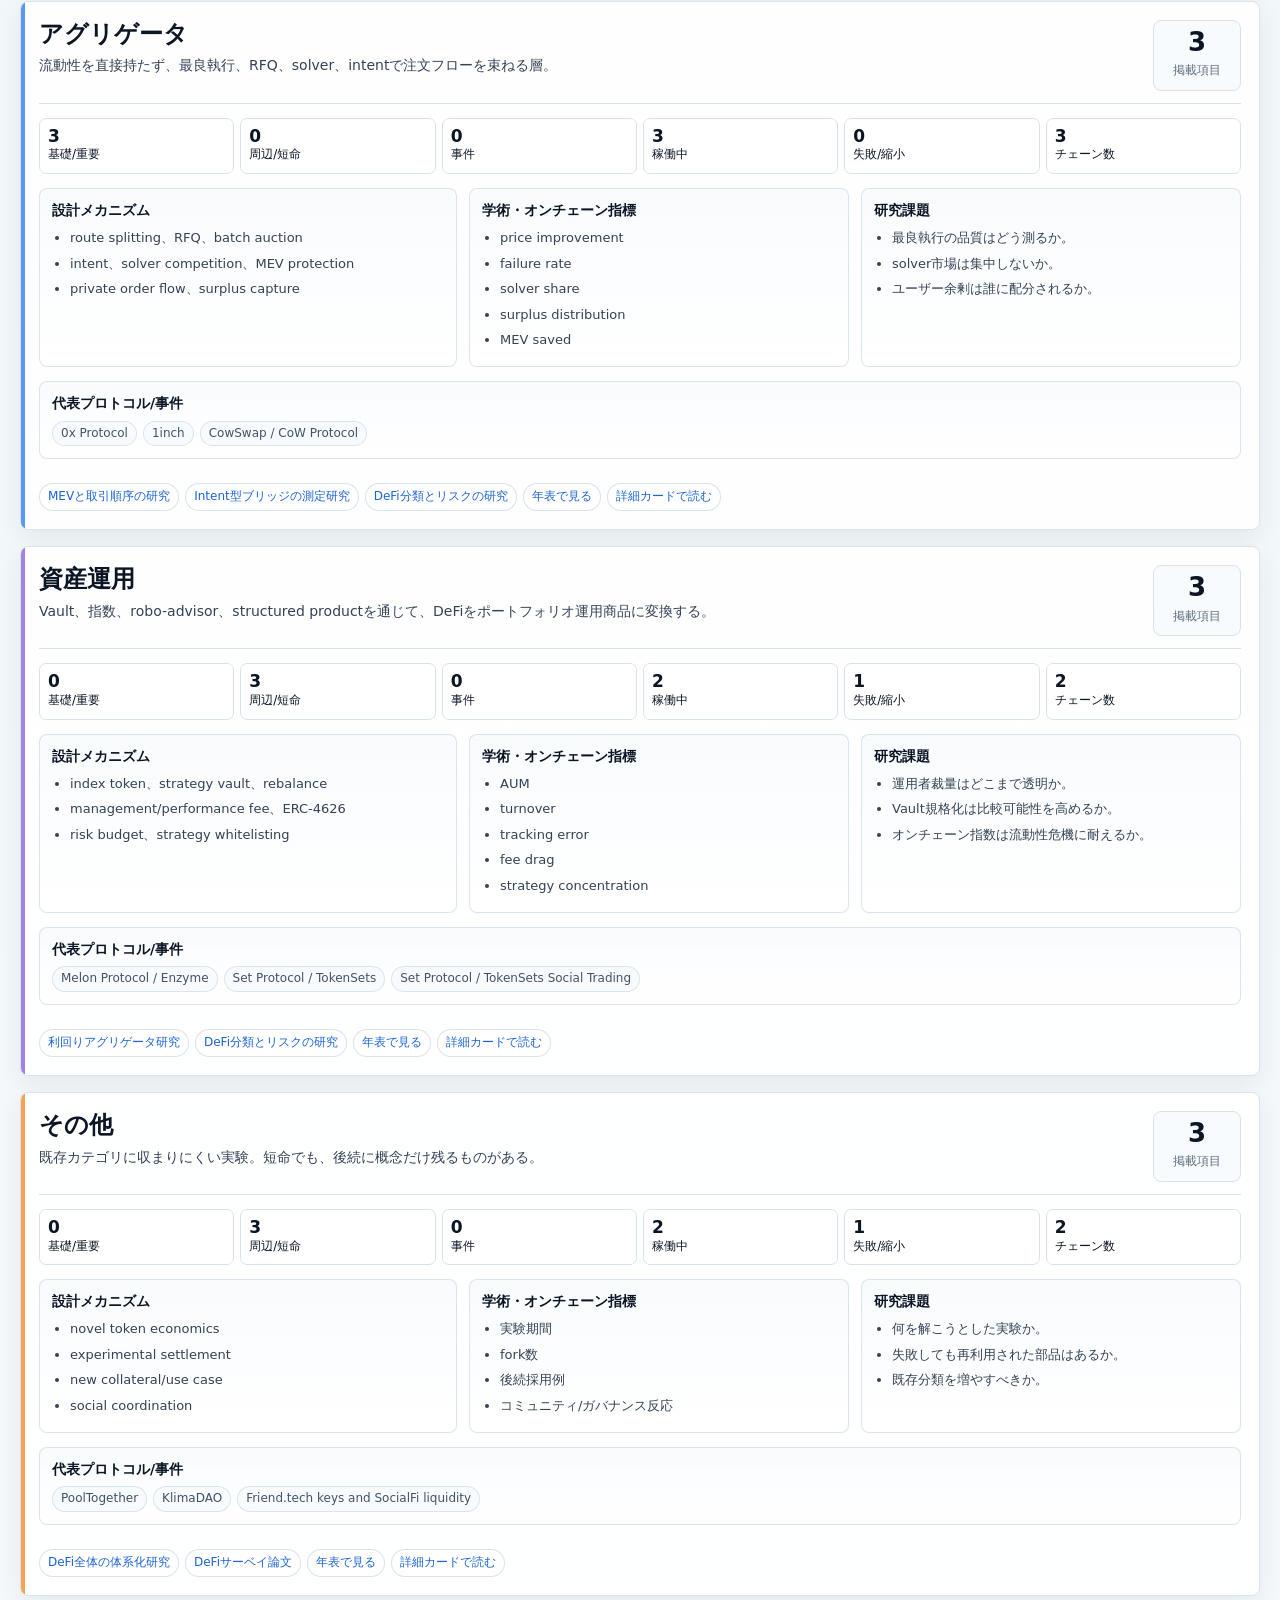
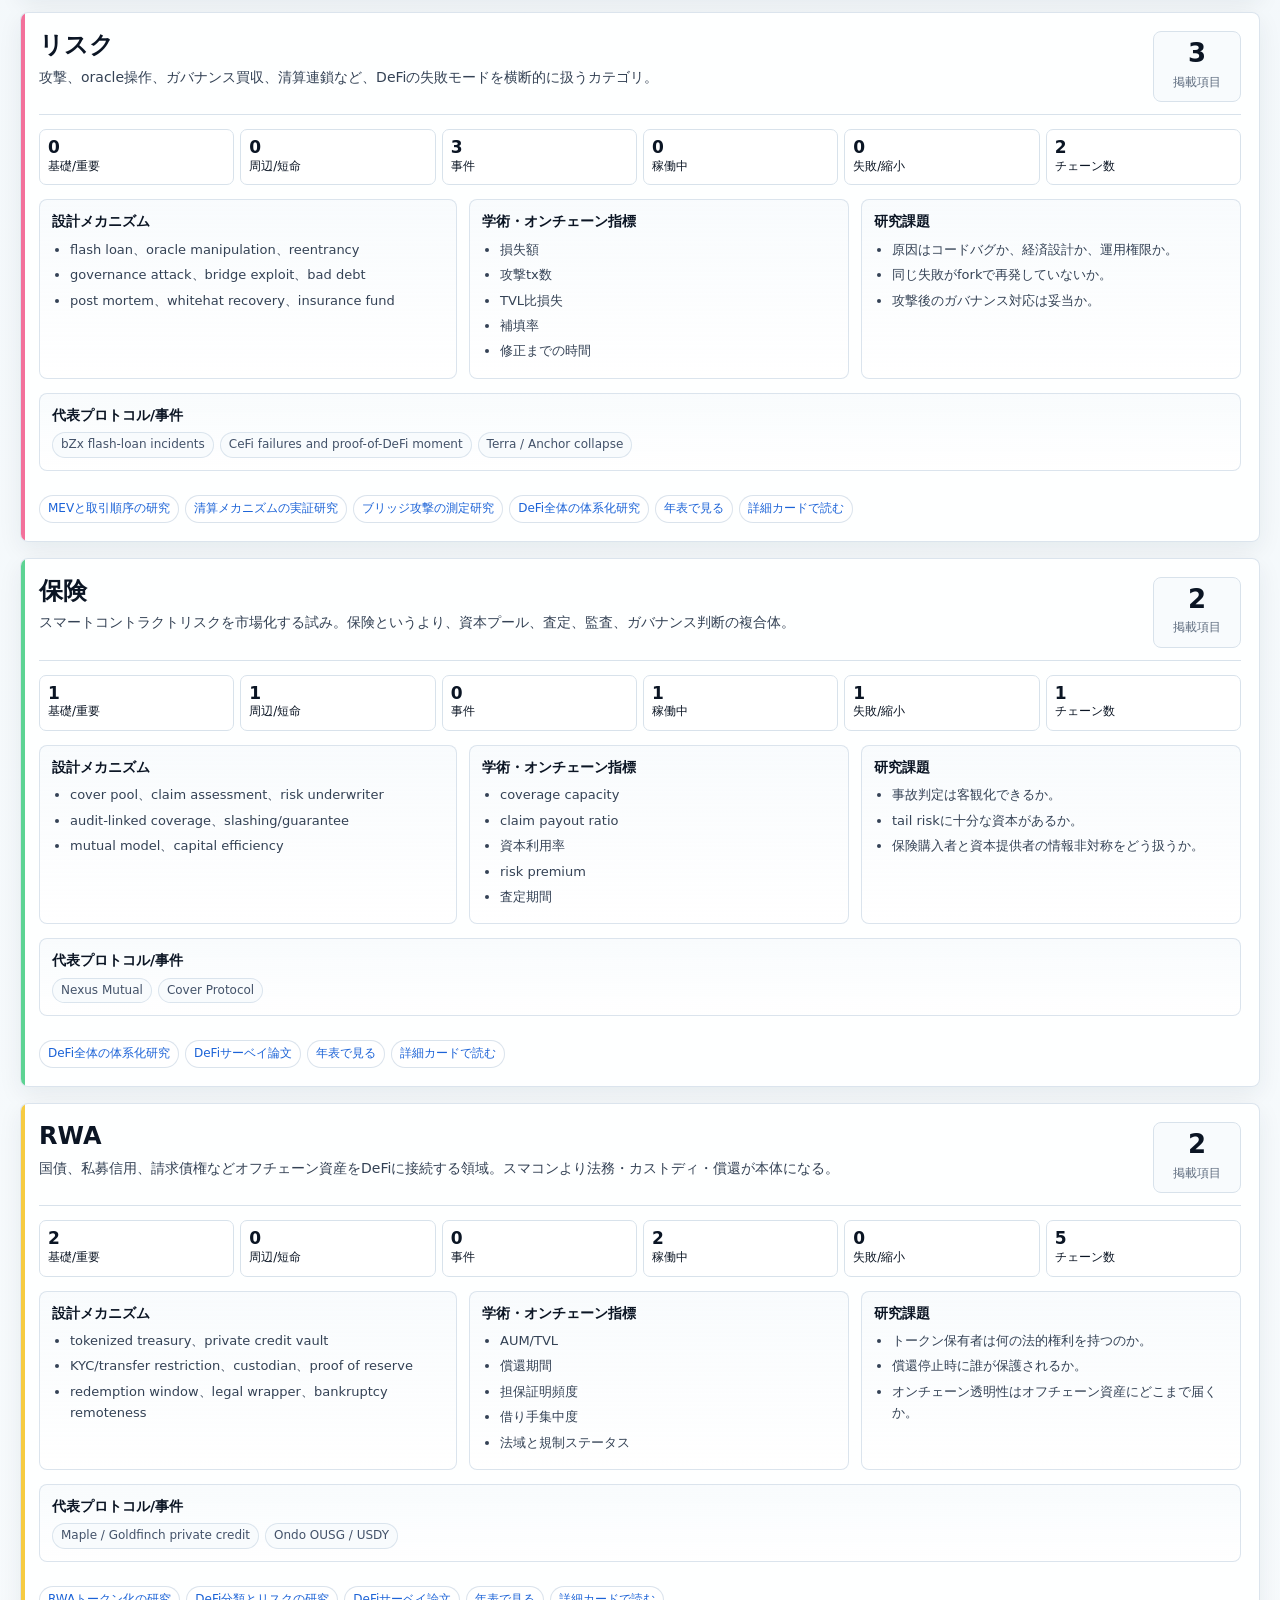
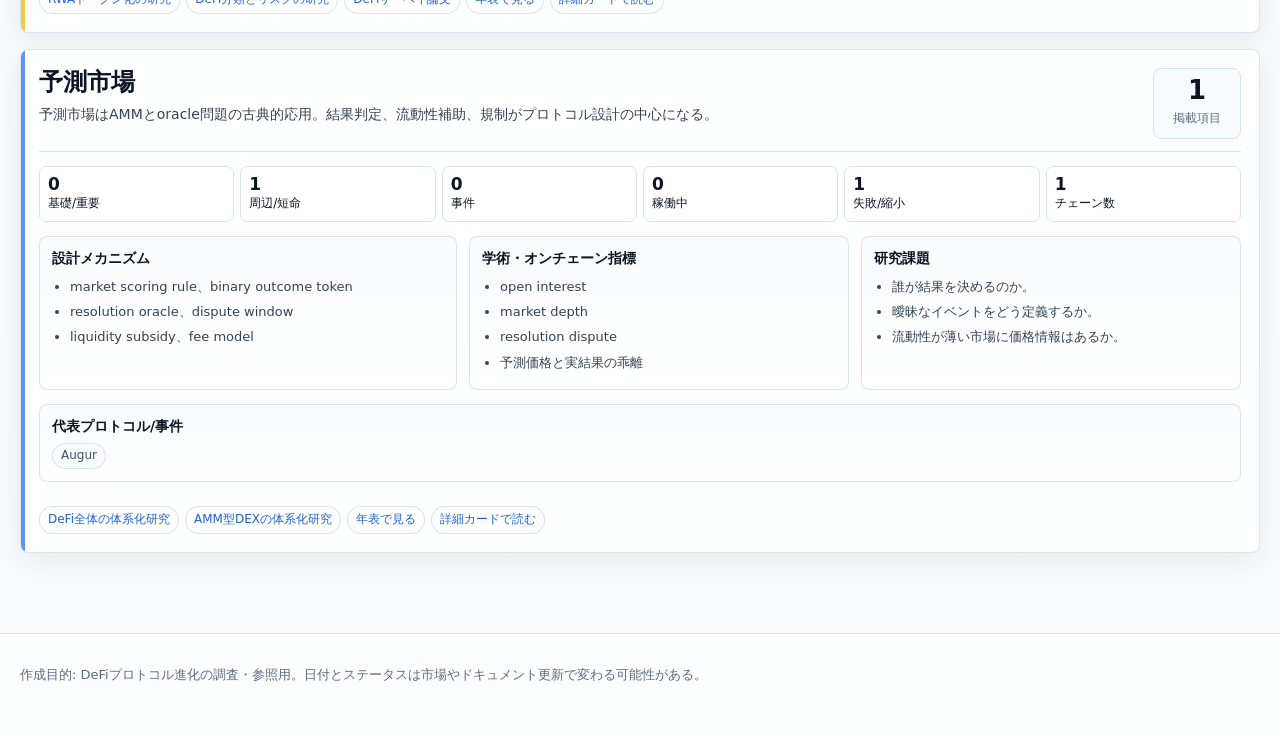
==== commit 48317bc3: "Refresh site styling" ====
--- a/categories.html
+++ b/categories.html
@@ -6,7 +6,7 @@
   <title>カテゴリ - DeFi History Atlas</title>
   <link rel="stylesheet" href="assets/site.css">
 </head>
-<body>
+<body class="page-categories">
   <header class="site-header">
     <div class="wrap topbar">
       <a class="brand" href="index.html">DeFi History Atlas</a>
--- a/assets/site.css
+++ b/assets/site.css
@@ -1,14 +1,27 @@
 :root {
-  --bg: #f6f3ec;
-  --ink: #17181c;
-  --muted: #5f6470;
-  --line: #d8d2c6;
-  --card: #fffdf8;
-  --accent: #0f766e;
-  --red: #9f3a38;
-  --blue: #315a91;
-  --gold: #7a4a10;
-  --shadow: 0 14px 42px rgba(31, 26, 17, 0.08);
+  --bg: #eef4f8;
+  --bg-2: #f8fbfd;
+  --ink: #0b1524;
+  --muted: #5d6b7e;
+  --line: #d8e2eb;
+  --line-strong: #afbdca;
+  --card: rgba(255, 255, 255, 0.88);
+  --card-solid: #ffffff;
+  --nav: #07111f;
+  --nav-2: #0d1b2c;
+  --accent: #17b6a6;
+  --accent-2: #2f7df6;
+  --pink: #f04e83;
+  --green: #35c878;
+  --yellow: #f4bf13;
+  --orange: #f58a2a;
+  --cyan: #29bfd0;
+  --violet: #8a63df;
+  --red: #e5534b;
+  --blue: #2f7df6;
+  --gold: #c58a11;
+  --shadow: 0 16px 44px rgba(18, 38, 63, 0.1);
+  --shadow-soft: 0 8px 24px rgba(18, 38, 63, 0.07);
   --radius: 8px;
 }
 
@@ -17,32 +30,79 @@
 body {
   margin: 0;
   font-family: Inter, ui-sans-serif, system-ui, -apple-system, BlinkMacSystemFont, "Segoe UI", sans-serif;
-  background: var(--bg);
   color: var(--ink);
   line-height: 1.65;
-}
-a { color: var(--blue); text-underline-offset: 3px; }
-.wrap { width: min(1180px, calc(100vw - 32px)); margin: 0 auto; }
+  background:
+    radial-gradient(circle at 12% 8%, rgba(47, 125, 246, 0.18), transparent 30vw),
+    radial-gradient(circle at 88% 12%, rgba(23, 182, 166, 0.16), transparent 28vw),
+    linear-gradient(180deg, #f7fbfd 0%, #edf4f8 38%, #f8fbfd 100%);
+}
+body::before {
+  content: "";
+  position: fixed;
+  inset: 0;
+  z-index: -2;
+  background:
+    linear-gradient(rgba(10, 24, 42, 0.045) 1px, transparent 1px),
+    linear-gradient(90deg, rgba(10, 24, 42, 0.045) 1px, transparent 1px);
+  background-size: 48px 48px;
+  mask-image: linear-gradient(180deg, black, transparent 86%);
+}
+body::after {
+  content: "";
+  position: fixed;
+  inset: 0;
+  z-index: -1;
+  pointer-events: none;
+  background:
+    linear-gradient(115deg, transparent 0 42%, rgba(240, 78, 131, 0.08) 42.2% 42.6%, transparent 42.8%),
+    linear-gradient(28deg, transparent 0 58%, rgba(53, 200, 120, 0.08) 58.1% 58.5%, transparent 58.7%),
+    linear-gradient(150deg, transparent 0 66%, rgba(245, 138, 42, 0.08) 66.2% 66.55%, transparent 66.8%);
+}
+
+a { color: #1c63d7; text-underline-offset: 3px; text-decoration-thickness: 1px; }
+a:hover { color: #0d49a6; }
+.wrap { width: min(1240px, calc(100vw - 32px)); margin: 0 auto; }
+
 .site-header {
-  border-bottom: 1px solid var(--line);
-  background: rgba(255, 253, 248, 0.92);
   position: sticky;
   top: 0;
   z-index: 20;
-  backdrop-filter: blur(12px);
+  border-bottom: 1px solid rgba(216, 226, 235, 0.2);
+  background: linear-gradient(90deg, rgba(7, 17, 31, 0.96), rgba(13, 27, 44, 0.94));
+  color: #fff;
+  backdrop-filter: blur(16px);
+  box-shadow: 0 10px 30px rgba(6, 18, 33, 0.18);
 }
 .topbar {
   display: flex;
   align-items: center;
   justify-content: space-between;
-  gap: 16px;
-  min-height: 58px;
+  gap: 18px;
+  min-height: 64px;
 }
 .brand {
-  color: var(--ink);
-  font-weight: 800;
+  position: relative;
+  display: inline-flex;
+  align-items: center;
+  gap: 10px;
+  color: #fff;
+  font-weight: 850;
   text-decoration: none;
   white-space: nowrap;
+}
+.brand::before {
+  content: "";
+  width: 28px;
+  height: 28px;
+  flex: 0 0 auto;
+  background:
+    radial-gradient(circle, #35c878 0 2px, transparent 3px) 50% 0 / 100% 50%,
+    radial-gradient(circle, #f04e83 0 2px, transparent 3px) 0 78% / 50% 50%,
+    radial-gradient(circle, #2f7df6 0 2px, transparent 3px) 100% 78% / 50% 50%,
+    conic-gradient(from 90deg, #2f7df6, #17b6a6, #f4bf13, #f04e83, #2f7df6);
+  background-repeat: no-repeat;
+  clip-path: polygon(50% 0, 95% 27%, 95% 74%, 50% 100%, 5% 74%, 5% 27%);
 }
 .nav {
   display: flex;
@@ -51,201 +111,272 @@
   gap: 6px;
 }
 .nav a {
-  padding: 6px 9px;
+  position: relative;
+  padding: 7px 10px;
   border: 1px solid transparent;
-  border-radius: 6px;
-  color: var(--muted);
+  border-radius: 7px;
+  color: rgba(255, 255, 255, 0.74);
   text-decoration: none;
   font-size: 14px;
-}
-.nav a.active, .nav a:hover {
-  border-color: var(--line);
-  background: var(--card);
-  color: var(--ink);
+  line-height: 1.2;
+}
+.nav a.active,
+.nav a:hover {
+  border-color: rgba(255, 255, 255, 0.16);
+  background: rgba(255, 255, 255, 0.09);
+  color: #fff;
+}
+.nav a.active::after {
+  content: "";
+  position: absolute;
+  left: 10px;
+  right: 10px;
+  bottom: -2px;
+  height: 2px;
+  background: linear-gradient(90deg, var(--pink), var(--blue), var(--accent));
+}
+
+.hero,
+.legacy-lp-hero {
+  border-bottom: 1px solid var(--line);
+  background:
+    linear-gradient(90deg, rgba(248, 251, 253, 0.96) 0%, rgba(248, 251, 253, 0.86) 48%, rgba(248, 251, 253, 0.54) 100%),
+    url("network-atlas-concept.png") right center / min(980px, 72vw) auto no-repeat,
+    linear-gradient(180deg, #f8fbfd, #edf4f8);
 }
 .hero {
-  padding: 52px 0 28px;
-  border-bottom: 1px solid var(--line);
-  background:
-    linear-gradient(180deg, rgba(255, 253, 248, 0.94), rgba(246, 243, 236, 0.98)),
-    repeating-linear-gradient(90deg, rgba(15, 118, 110, 0.12) 0 1px, transparent 1px 42px);
+  min-height: 330px;
+  padding: 64px 0 38px;
+}
+.legacy-lp-hero .hero {
+  min-height: 68vh;
+  display: grid;
+  align-content: center;
+  gap: 28px;
+  border-bottom: 0;
+  background: transparent;
 }
 .kicker {
   display: inline-flex;
   width: fit-content;
-  margin-bottom: 14px;
-  padding: 4px 10px;
-  border: 1px solid var(--line);
+  max-width: 100%;
+  margin-bottom: 16px;
+  padding: 5px 10px;
+  border: 1px solid rgba(47, 125, 246, 0.2);
   border-radius: 999px;
-  color: var(--muted);
-  background: rgba(255, 253, 248, 0.72);
+  color: #1c4f92;
+  background: rgba(255, 255, 255, 0.78);
+  box-shadow: var(--shadow-soft);
   font-size: 13px;
 }
 h1 {
   margin: 0;
-  max-width: 980px;
-  font-size: clamp(38px, 7vw, 78px);
+  max-width: 900px;
+  font-size: clamp(42px, 6.4vw, 78px);
   line-height: 0.98;
+  letter-spacing: 0;
 }
 .lead {
-  max-width: 920px;
+  max-width: 840px;
   margin: 18px 0 0;
-  color: #333843;
+  color: #314056;
   font-size: 18px;
 }
-main { padding: 34px 0 72px; }
+main { padding: 40px 0 80px; }
 .section-title {
   display: flex;
   align-items: end;
   justify-content: space-between;
-  gap: 16px;
-  margin: 0 0 16px;
-}
-h2 { margin: 0; font-size: 28px; line-height: 1.2; }
-.section-title p { max-width: 620px; margin: 0; color: var(--muted); font-size: 14px; }
-.grid { display: grid; grid-template-columns: repeat(3, minmax(0, 1fr)); gap: 12px; }
+  gap: 18px;
+  margin: 0 0 18px;
+}
+h2 { margin: 0; font-size: 28px; line-height: 1.15; letter-spacing: 0; }
+.section-title p {
+  max-width: 690px;
+  margin: 0;
+  color: var(--muted);
+  font-size: 14px;
+}
+
+.grid,
+.deep-grid,
+.matrix,
+.source-list,
+.protocol-grid,
+.research-link-grid,
+.category-dashboard,
+.finding-grid {
+  display: grid;
+  gap: 14px;
+}
+.grid { grid-template-columns: repeat(3, minmax(0, 1fr)); }
 .grid.two { grid-template-columns: repeat(2, minmax(0, 1fr)); }
-.card {
+.deep-grid,
+.protocol-grid,
+.source-list { grid-template-columns: repeat(2, minmax(0, 1fr)); }
+.matrix,
+.research-link-grid,
+.finding-grid { grid-template-columns: repeat(3, minmax(0, 1fr)); }
+.category-dashboard { grid-template-columns: repeat(4, minmax(0, 1fr)); margin: 0 0 20px; }
+
+.card,
+.phase,
+.deep-card,
+.matrix-card,
+.language-notes div,
+.entry,
+.source-list li,
+.category-research-card,
+.category-detail-panel,
+.protocol-toolbar,
+.source-toolbar,
+.filter-sidebar,
+.stat,
+.note,
+.empty {
+  position: relative;
+  border: 1px solid rgba(216, 226, 235, 0.9);
+  border-radius: var(--radius);
   background: var(--card);
-  border: 1px solid var(--line);
-  border-radius: var(--radius);
+  box-shadow: var(--shadow-soft);
+}
+.card,
+.phase,
+.deep-card,
+.matrix-card,
+.language-notes div,
+.entry,
+.source-list li,
+.category-research-card {
   padding: 16px;
-  box-shadow: var(--shadow);
-}
-.card h3 { margin: 0 0 8px; font-size: 18px; line-height: 1.3; }
-.card p, .card li { color: #343943; font-size: 14px; }
-.legacy-lp-hero {
-  border-bottom: 1px solid var(--line);
-  background:
-    linear-gradient(180deg, rgba(255, 253, 248, 0.94), rgba(246, 243, 236, 0.98)),
-    repeating-linear-gradient(90deg, rgba(15, 118, 110, 0.12) 0 1px, transparent 1px 42px);
-}
-.legacy-lp-hero .hero {
-  min-height: 58vh;
-  display: grid;
-  align-content: center;
-  gap: 28px;
-  border-bottom: 0;
-  background: transparent;
-}
-.quick-stats {
+  overflow: hidden;
+}
+.card::before,
+.phase::before,
+.deep-card::before,
+.matrix-card::before,
+.entry::after,
+.protocol-card::before,
+.category-research-card::before {
+  content: "";
+  position: absolute;
+  inset: 0 auto 0 0;
+  width: 4px;
+  background: linear-gradient(180deg, var(--pink), var(--blue), var(--accent));
+  opacity: 0.8;
+}
+.card h3,
+.phase h3,
+.deep-card h3,
+.protocol-card h3 {
+  margin: 0 0 8px;
+  font-size: 18px;
+  line-height: 1.3;
+}
+.card p,
+.card li,
+.phase p,
+.deep-card p,
+.deep-card li,
+.matrix-card span,
+.language-notes div,
+.entry p,
+.entry dd,
+.protocol-card dd,
+.source-context {
+  color: #344255;
+  font-size: 14px;
+}
+
+.quick-stats,
+.stat-grid {
   display: grid;
   grid-template-columns: repeat(4, minmax(0, 1fr));
   gap: 12px;
-  margin-top: 6px;
-}
-.stat-grid { display: grid; grid-template-columns: repeat(4, minmax(0, 1fr)); gap: 12px; margin-top: 24px; }
+}
+.quick-stats { margin-top: 6px; }
+.stat-grid { margin-top: 24px; }
 .stat {
-  padding: 14px;
-  background: var(--card);
-  border: 1px solid var(--line);
-  border-radius: var(--radius);
-  box-shadow: var(--shadow);
-}
-.stat b { display: block; font-size: 28px; line-height: 1.1; }
-.stat span { display: block; margin-top: 4px; color: var(--muted); font-size: 13px; }
+  padding: 15px;
+  background:
+    linear-gradient(135deg, rgba(255, 255, 255, 0.94), rgba(239, 247, 251, 0.86)),
+    linear-gradient(90deg, rgba(240, 78, 131, 0.1), rgba(47, 125, 246, 0.1));
+}
+.stat b {
+  display: block;
+  font-size: 30px;
+  line-height: 1.05;
+}
+.stat span {
+  display: block;
+  margin-top: 5px;
+  color: var(--muted);
+  font-size: 13px;
+}
+
 .phase-grid {
   display: grid;
   grid-template-columns: repeat(3, minmax(0, 1fr));
-  gap: 12px;
-  margin-bottom: 28px;
-}
-.phase {
-  min-height: 170px;
-  padding: 16px;
-  background: var(--card);
-  border: 1px solid var(--line);
-  border-radius: var(--radius);
-  box-shadow: var(--shadow);
-}
+  gap: 14px;
+  margin-bottom: 30px;
+}
+.phase { min-height: 176px; }
 .phase time {
-  display: block;
-  margin-bottom: 8px;
-  color: var(--red);
-  font-weight: 720;
+  display: inline-flex;
+  margin-bottom: 10px;
+  padding: 3px 8px;
+  border-radius: 999px;
+  color: #8a310d;
+  background: rgba(245, 138, 42, 0.14);
+  font-weight: 760;
   font-size: 13px;
 }
-.phase h3 { margin: 0 0 8px; font-size: 18px; line-height: 1.3; }
-.phase p { margin: 0; color: #3f434b; font-size: 14px; }
-.deep-section { margin-top: 44px; }
-.deep-grid {
-  display: grid;
-  grid-template-columns: repeat(2, minmax(0, 1fr));
-  gap: 12px;
-}
-.deep-card {
-  padding: 16px;
-  background: var(--card);
-  border: 1px solid var(--line);
-  border-radius: var(--radius);
-  box-shadow: var(--shadow);
-}
-.deep-card h3 { margin: 0 0 8px; font-size: 18px; line-height: 1.35; }
-.deep-card p, .deep-card li { color: #343943; font-size: 14px; }
+.deep-section { margin-top: 48px; }
 .deep-card ul { margin: 12px 0 0; padding-left: 18px; }
-.matrix {
-  display: grid;
-  grid-template-columns: repeat(3, minmax(0, 1fr));
-  gap: 10px;
-}
-.matrix-card {
-  padding: 14px;
-  background: var(--card);
-  border: 1px solid var(--line);
-  border-radius: var(--radius);
-}
-.matrix-card b { display: block; margin-bottom: 6px; }
-.matrix-card span { color: #343943; font-size: 14px; }
-.language-notes {
-  display: grid;
-  grid-template-columns: repeat(2, minmax(0, 1fr));
-  gap: 10px;
-}
-.language-notes div {
-  padding: 14px;
-  background: var(--card);
-  border: 1px solid var(--line);
-  border-radius: var(--radius);
-  color: #343943;
-  font-size: 14px;
-}
+.matrix-card b,
 .language-notes b {
   display: block;
   margin-bottom: 6px;
   color: var(--ink);
 }
+.language-notes {
+  display: grid;
+  grid-template-columns: repeat(2, minmax(0, 1fr));
+  gap: 12px;
+}
 .note {
-  padding: 12px 14px;
+  padding: 13px 15px;
   border-left: 4px solid var(--accent);
-  background: rgba(255, 253, 248, 0.82);
-  color: #34363b;
+  color: #344255;
   font-size: 14px;
 }
+
 .timeline-layout {
   display: grid;
-  grid-template-columns: minmax(240px, 300px) minmax(0, 1fr);
+  grid-template-columns: minmax(250px, 310px) minmax(0, 1fr);
   gap: 22px;
   align-items: start;
 }
 .timeline-layout.filters-collapsed { grid-template-columns: minmax(0, 1fr); }
 .filter-sidebar {
   position: sticky;
-  top: 72px;
-  max-height: calc(100vh - 88px);
+  top: 82px;
+  max-height: calc(100vh - 98px);
   overflow: auto;
-  padding: 12px;
-  background: rgba(246, 243, 236, 0.94);
-  border: 1px solid var(--line);
-  border-radius: var(--radius);
+  padding: 14px;
+  background:
+    linear-gradient(180deg, rgba(7, 17, 31, 0.96), rgba(13, 27, 44, 0.94));
+  color: #fff;
+  box-shadow: 0 18px 44px rgba(7, 17, 31, 0.2);
 }
 .timeline-layout.filters-collapsed .filter-sidebar { display: none; }
 .filter-open {
   display: none;
   margin: 0 0 12px;
-  border-color: var(--accent);
-  background: #e2f1ee;
-  color: #074b45;
-  font-weight: 720;
+  border-color: rgba(23, 182, 166, 0.45);
+  background: #e8fbf8;
+  color: #0c665d;
+  font-weight: 760;
 }
 .timeline-layout.filters-collapsed .filter-open { display: inline-flex; }
 .filter-head {
@@ -253,105 +384,137 @@
   align-items: center;
   justify-content: space-between;
   gap: 10px;
-  margin-bottom: 10px;
-  padding-bottom: 10px;
-  border-bottom: 1px solid var(--line);
-}
-.filter-group { display: grid; gap: 6px; margin-bottom: 10px; }
-.controls { display: grid; gap: 10px; }
-.control-row {
-  display: flex;
-  flex-wrap: wrap;
-  gap: 8px;
-}
+  margin-bottom: 12px;
+  padding-bottom: 12px;
+  border-bottom: 1px solid rgba(255, 255, 255, 0.14);
+}
+.filter-group { display: grid; gap: 7px; margin-bottom: 12px; }
+.controls { display: grid; gap: 12px; }
+.control-row { display: flex; flex-wrap: wrap; gap: 8px; }
 .control-row .filter-group { flex: 1 1 260px; }
-.filter-panel {
-  display: grid;
-  gap: 10px;
-}
+.filter-panel { display: grid; gap: 10px; }
 .timeline-main { min-width: 0; }
 .filter-title {
   color: var(--muted);
   font-size: 12px;
-  font-weight: 760;
+  font-weight: 800;
   text-transform: uppercase;
 }
-.filters, .years, .links {
+.filter-sidebar .filter-title { color: rgba(255, 255, 255, 0.58); }
+.filters,
+.years,
+.links,
+.sources,
+.related-search,
+.protocol-meta,
+.source-meta,
+.category-protocol-row {
   display: flex;
   flex-wrap: wrap;
   gap: 6px;
 }
-button, input {
+
+button,
+input {
   min-height: 36px;
   border: 1px solid var(--line);
-  border-radius: 6px;
-  background: var(--card);
+  border-radius: 7px;
+  background: var(--card-solid);
   color: var(--ink);
   font: inherit;
   font-size: 14px;
 }
 button { padding: 6px 10px; cursor: pointer; }
+button:hover { border-color: var(--line-strong); }
 button.active {
-  border-color: var(--accent);
-  background: #e2f1ee;
-  color: #074b45;
-  font-weight: 700;
+  border-color: rgba(47, 125, 246, 0.44);
+  background: linear-gradient(135deg, rgba(47, 125, 246, 0.12), rgba(23, 182, 166, 0.13));
+  color: #0f4d92;
+  font-weight: 760;
+}
+.filter-sidebar button,
+.filter-sidebar input {
+  border-color: rgba(255, 255, 255, 0.16);
+  background: rgba(255, 255, 255, 0.08);
+  color: #fff;
+}
+.filter-sidebar input::placeholder { color: rgba(255, 255, 255, 0.45); }
+.filter-sidebar button.active {
+  border-color: rgba(53, 200, 120, 0.68);
+  background: rgba(53, 200, 120, 0.18);
+  color: #fff;
 }
 input { width: 100%; padding: 7px 10px; }
-.timeline { display: grid; gap: 18px; }
-.year-block { display: grid; grid-template-columns: 100px minmax(0, 1fr); gap: 18px; align-items: start; }
+
+.timeline { display: grid; gap: 20px; }
+.year-block {
+  display: grid;
+  grid-template-columns: 104px minmax(0, 1fr);
+  gap: 18px;
+  align-items: start;
+}
 .year-label {
   position: sticky;
-  top: 76px;
-  padding: 7px 8px;
+  top: 82px;
+  padding: 9px 8px;
   border-top: 3px solid var(--ink);
   font-size: 28px;
   line-height: 1;
-  font-weight: 780;
-}
-.cards { display: grid; gap: 12px; border-left: 2px solid var(--line); padding-left: 18px; }
-.entry {
-  position: relative;
-  background: var(--card);
-  border: 1px solid var(--line);
-  border-radius: var(--radius);
-  padding: 16px;
-  box-shadow: var(--shadow);
+  font-weight: 850;
+}
+.cards {
+  display: grid;
+  gap: 13px;
+  border-left: 2px solid rgba(47, 125, 246, 0.18);
+  padding-left: 18px;
 }
 .entry::before {
   content: "";
   position: absolute;
   left: -25px;
-  top: 24px;
+  top: 25px;
   width: 12px;
   height: 12px;
   border-radius: 50%;
-  background: var(--accent);
-  border: 3px solid var(--bg);
+  background: var(--accent-2);
+  border: 3px solid var(--bg-2);
+  box-shadow: 0 0 0 5px rgba(47, 125, 246, 0.1);
+}
+.entry::after {
+  width: 3px;
 }
 .entry-header { display: flex; flex-wrap: wrap; gap: 8px; margin-bottom: 8px; }
-.date, .tag {
+.date,
+.tag,
+.source-kind {
   display: inline-flex;
   align-items: center;
   min-height: 24px;
+  max-width: 100%;
   padding: 2px 8px;
   border-radius: 999px;
-  border: 1px solid var(--line);
-  color: var(--muted);
-  background: #faf7ef;
+  border: 1px solid rgba(216, 226, 235, 0.9);
+  color: #435269;
+  background: rgba(248, 251, 253, 0.92);
   font-size: 12px;
   white-space: nowrap;
 }
-.date { background: #efe8dc; color: #4f3d24; font-weight: 720; }
-.depth-core { border-color: #0f766e; color: #075c55; background: #e2f1ee; }
-.depth-major { border-color: #315a91; color: #254777; background: #e9eef7; }
-.depth-niche { border-color: #7a4a10; color: #663e0d; background: #f6ead7; }
-.depth-degen { border-color: #9f3a38; color: #81302f; background: #f7e4e3; }
-.depth-incident { border-color: #4b5563; color: #374151; background: #edf0f3; }
-.depth-emerging { border-color: #6d4aa4; color: #553985; background: #eee7f7; }
+.date {
+  border-color: rgba(47, 125, 246, 0.25);
+  background: #e9f2ff;
+  color: #184d91;
+  font-weight: 760;
+}
+.depth-core { border-color: rgba(23, 182, 166, 0.45); color: #08766c; background: #e6fbf8; }
+.depth-major { border-color: rgba(47, 125, 246, 0.45); color: #1a5fc7; background: #eaf2ff; }
+.depth-niche { border-color: rgba(245, 138, 42, 0.48); color: #8a4a0a; background: #fff2e3; }
+.depth-degen { border-color: rgba(240, 78, 131, 0.46); color: #a91d50; background: #ffeaf2; }
+.depth-incident { border-color: rgba(229, 83, 75, 0.52); color: #a72c24; background: #ffeceb; }
+.depth-emerging { border-color: rgba(138, 99, 223, 0.46); color: #6540bd; background: #f1ecff; }
 .entry h3 { margin: 0 0 7px; font-size: 20px; line-height: 1.25; }
-.entry p { margin: 0; color: #343943; font-size: 15px; }
-.entry dl {
+.entry p { margin: 0; font-size: 15px; }
+.entry dl,
+.protocol-card dl {
   display: grid;
   grid-template-columns: 92px minmax(0, 1fr);
   gap: 6px 12px;
@@ -360,48 +523,35 @@
   border-top: 1px solid var(--line);
   font-size: 14px;
 }
-.entry dt { color: var(--muted); font-weight: 700; }
-.entry dd { margin: 0; color: #343943; }
-.sources, .related-search {
-  display: flex;
-  flex-wrap: wrap;
-  gap: 6px;
-  margin-top: 10px;
-  font-size: 12px;
-}
-.sources a, .related-search a {
-  padding: 2px 7px;
-  border: 1px solid var(--line);
+.entry dt,
+.protocol-card dt {
+  color: var(--muted);
+  font-weight: 780;
+}
+.entry dd,
+.protocol-card dd { margin: 0; }
+.sources,
+.related-search { margin-top: 10px; font-size: 12px; }
+.sources a,
+.related-search a {
+  padding: 3px 8px;
+  border: 1px solid rgba(216, 226, 235, 0.95);
   border-radius: 999px;
-  background: #faf7ef;
-  color: var(--blue);
+  background: rgba(255, 255, 255, 0.76);
+  color: #1c63d7;
   text-decoration: none;
 }
-.related-search a { background: #eef3f2; color: #0f5f58; }
-.empty {
-  display: none;
-  padding: 24px;
-  border: 1px solid var(--line);
-  border-radius: var(--radius);
-  background: var(--card);
-  color: var(--muted);
-  text-align: center;
-}
-.source-list {
-  display: grid;
-  grid-template-columns: repeat(2, minmax(0, 1fr));
+.related-search a { color: #0b766d; }
+.empty { display: none; padding: 24px; color: var(--muted); text-align: center; }
+
+.source-toolbar,
+.protocol-toolbar {
+  display: grid;
   gap: 12px;
-  padding: 0;
-  list-style: none;
-}
-.source-toolbar {
-  display: grid;
-  gap: 12px;
-  margin: 0 0 18px;
-  padding: 12px;
-  border: 1px solid var(--line);
-  border-radius: var(--radius);
-  background: rgba(255, 253, 248, 0.76);
+  margin: 0 0 20px;
+  padding: 14px;
+  background:
+    linear-gradient(180deg, rgba(255, 255, 255, 0.94), rgba(239, 247, 251, 0.86));
 }
 .source-search-row {
   display: grid;
@@ -409,23 +559,33 @@
   gap: 10px;
   align-items: stretch;
 }
-.source-result-count {
-  min-width: 86px;
-  padding: 6px 10px;
-  border: 1px solid var(--line);
-  border-radius: 6px;
-  background: #faf7ef;
-  text-align: center;
-}
-.source-result-count b { display: block; font-size: 18px; line-height: 1.1; }
-.source-result-count span { color: var(--muted); font-size: 12px; }
-.source-list li {
-  padding: 14px;
+.source-result-count,
+.category-count {
+  min-width: 88px;
+  padding: 7px 10px;
   border: 1px solid var(--line);
   border-radius: var(--radius);
-  background: var(--card);
+  background: #f8fbfd;
+  text-align: center;
+}
+.source-result-count b,
+.category-count b {
+  display: block;
+  font-size: 20px;
+  line-height: 1.1;
+}
+.source-result-count span,
+.category-count span {
+  color: var(--muted);
+  font-size: 12px;
+}
+.source-list {
+  padding: 0;
+  list-style: none;
+}
+.source-list li {
+  overflow-wrap: anywhere;
   font-size: 14px;
-  overflow-wrap: anywhere;
 }
 .source-item-head {
   display: flex;
@@ -434,22 +594,16 @@
   gap: 10px;
 }
 .source-item-title {
-  color: var(--blue);
+  color: #1559c7;
+  font-weight: 780;
+  text-decoration-thickness: 1px;
+}
+.source-kind {
+  flex: 0 0 auto;
+  border-color: rgba(23, 182, 166, 0.34);
+  background: #e6fbf8;
+  color: #08766c;
   font-weight: 760;
-  text-decoration-thickness: 1px;
-}
-.source-kind {
-  display: inline-flex;
-  flex: 0 0 auto;
-  min-height: 24px;
-  align-items: center;
-  padding: 2px 8px;
-  border: 1px solid var(--line);
-  border-radius: 999px;
-  background: #eef3f2;
-  color: #0f5f58;
-  font-size: 12px;
-  font-weight: 720;
 }
 .source-url {
   display: block;
@@ -457,88 +611,30 @@
   color: var(--muted);
   font-size: 12px;
 }
-.source-meta {
-  display: flex;
-  flex-wrap: wrap;
-  gap: 6px;
-  margin-top: 10px;
-}
-.source-context {
-  margin: 10px 0 0;
-  color: #343943;
-  font-size: 13px;
-}
-.source-empty {
-  grid-column: 1 / -1;
-  color: var(--muted);
-  text-align: center;
-}
-.protocol-toolbar {
-  display: grid;
-  gap: 10px;
-  margin: 0 0 18px;
-  padding: 12px;
-  border: 1px solid var(--line);
-  border-radius: var(--radius);
-  background: rgba(255, 253, 248, 0.76);
-}
+.source-meta { margin-top: 10px; }
+.source-context { margin: 10px 0 0; font-size: 13px; }
+.source-empty { grid-column: 1 / -1; color: var(--muted); text-align: center; }
+
 .protocol-toolbar input { width: 100%; }
-.protocol-grid {
-  display: grid;
-  grid-template-columns: repeat(2, minmax(0, 1fr));
-  gap: 12px;
-}
+.protocol-grid { align-items: start; }
 .protocol-card {
-  box-shadow: none;
+  box-shadow: var(--shadow-soft);
   overflow-wrap: anywhere;
 }
-.protocol-meta {
-  display: flex;
-  flex-wrap: wrap;
-  gap: 6px;
-  margin-bottom: 8px;
-}
-.protocol-card h3 {
-  margin: 0 0 8px;
-  font-size: 20px;
-  line-height: 1.25;
-}
-.protocol-card dl {
-  display: grid;
-  grid-template-columns: 88px minmax(0, 1fr);
-  gap: 6px 10px;
-  margin: 12px 0 0;
-  padding-top: 12px;
-  border-top: 1px solid var(--line);
-  font-size: 14px;
-}
-.protocol-card dt { color: var(--muted); font-weight: 760; }
-.protocol-card dd { margin: 0; color: #343943; }
+.protocol-meta { margin-bottom: 8px; }
+.protocol-card h3 { font-size: 20px; }
 .protocol-card .points {
-  margin: 10px 0 0;
+  margin: 0;
   padding-left: 18px;
 }
 .protocol-card .points li { margin: 4px 0; }
-.research-link-grid {
-  display: grid;
-  grid-template-columns: repeat(3, minmax(0, 1fr));
-  gap: 12px;
-  margin: 18px 0 28px;
-}
-.research-link-grid ul {
-  margin: 8px 0 0;
-  padding-left: 18px;
-}
+.research-link-grid { margin: 18px 0 28px; }
+.research-link-grid ul { margin: 8px 0 0; padding-left: 18px; }
 .research-link-grid li { margin: 4px 0; overflow-wrap: anywhere; }
-.category-dashboard {
-  display: grid;
-  grid-template-columns: repeat(4, minmax(0, 1fr));
-  gap: 12px;
-  margin: 0 0 18px;
-}
+
 .category-research-list {
   display: grid;
-  gap: 14px;
+  gap: 16px;
 }
 .category-research-card {
   display: grid;
@@ -560,18 +656,9 @@
 }
 .category-research-head p {
   margin: 0;
-  color: #343943;
-}
-.category-count {
-  min-width: 92px;
-  padding: 8px 10px;
-  border: 1px solid var(--line);
-  border-radius: var(--radius);
-  background: #faf7ef;
-  text-align: center;
-}
-.category-count b { display: block; font-size: 26px; line-height: 1.1; }
-.category-count span { color: var(--muted); font-size: 12px; }
+  color: #344255;
+}
+.category-count b { font-size: 26px; }
 .category-detail-grid {
   display: grid;
   grid-template-columns: 1.1fr 1fr 1fr;
@@ -579,28 +666,20 @@
 }
 .category-detail-panel {
   padding: 12px;
-  border: 1px solid var(--line);
-  border-radius: var(--radius);
-  background: rgba(250, 247, 239, 0.58);
+  background:
+    linear-gradient(180deg, rgba(248, 251, 253, 0.94), rgba(255, 255, 255, 0.78));
+  box-shadow: none;
 }
 .category-detail-panel h4 {
   margin: 0 0 8px;
   font-size: 14px;
   line-height: 1.3;
 }
-.category-detail-panel ul {
-  margin: 0;
-  padding-left: 18px;
-}
+.category-detail-panel ul { margin: 0; padding-left: 18px; }
 .category-detail-panel li {
   margin: 4px 0;
-  color: #343943;
+  color: #344255;
   font-size: 13px;
-}
-.category-protocol-row {
-  display: flex;
-  flex-wrap: wrap;
-  gap: 6px;
 }
 .category-mini-stats {
   display: grid;
@@ -608,22 +687,14 @@
   gap: 6px;
 }
 .mini-stat {
-  padding: 7px;
+  padding: 8px;
   border: 1px solid var(--line);
-  border-radius: 6px;
-  background: #fffdf8;
+  border-radius: 7px;
+  background: #fff;
   font-size: 12px;
 }
 .mini-stat b { display: block; font-size: 17px; line-height: 1.1; }
-.academic-library {
-  margin: 0 0 24px;
-}
-.finding-grid {
-  display: grid;
-  grid-template-columns: repeat(3, minmax(0, 1fr));
-  gap: 12px;
-  margin: 0 0 24px;
-}
+.academic-library { margin: 0 0 24px; }
 .finding-card b {
   display: block;
   font-size: 23px;
@@ -632,7 +703,7 @@
 .finding-card span {
   display: block;
   margin-top: 6px;
-  color: #343943;
+  color: #344255;
   font-size: 13px;
 }
 .finding-card a {
@@ -640,17 +711,117 @@
   margin-top: 8px;
   font-size: 12px;
 }
-footer { padding: 30px 0 48px; border-top: 1px solid var(--line); color: var(--muted); font-size: 13px; }
-@media (max-width: 900px) {
-  .grid, .grid.two, .stat-grid, .quick-stats, .phase-grid, .deep-grid, .matrix, .language-notes, .source-list, .protocol-grid, .research-link-grid, .category-dashboard, .category-detail-grid, .category-mini-stats, .finding-grid { grid-template-columns: 1fr; }
+
+body:has(#categoryGrid) .section-title:first-child,
+body:has(#protocolGrid) .section-title:first-child,
+body:has(#timeline) .section-title:first-child,
+body:has(#sourceToolbar) .section-title:first-child {
+  padding: 22px;
+  border: 1px solid var(--line);
+  border-radius: var(--radius);
+  background:
+    linear-gradient(105deg, rgba(255, 255, 255, 0.95) 0 54%, rgba(234, 242, 255, 0.86) 54% 100%);
+  box-shadow: var(--shadow-soft);
+}
+body:has(#protocolGrid) {
+  background:
+    radial-gradient(circle at 14% 12%, rgba(240, 78, 131, 0.16), transparent 30vw),
+    radial-gradient(circle at 74% 8%, rgba(53, 200, 120, 0.14), transparent 28vw),
+    linear-gradient(180deg, #f8fbfd, #edf4f8);
+}
+body:has(#categoryGrid) .category-research-card:nth-child(6n + 1)::before,
+body:has(#protocolGrid) .protocol-card:nth-child(6n + 1)::before { background: var(--pink); }
+body:has(#categoryGrid) .category-research-card:nth-child(6n + 2)::before,
+body:has(#protocolGrid) .protocol-card:nth-child(6n + 2)::before { background: var(--green); }
+body:has(#categoryGrid) .category-research-card:nth-child(6n + 3)::before,
+body:has(#protocolGrid) .protocol-card:nth-child(6n + 3)::before { background: var(--yellow); }
+body:has(#categoryGrid) .category-research-card:nth-child(6n + 4)::before,
+body:has(#protocolGrid) .protocol-card:nth-child(6n + 4)::before { background: var(--blue); }
+body:has(#categoryGrid) .category-research-card:nth-child(6n + 5)::before,
+body:has(#protocolGrid) .protocol-card:nth-child(6n + 5)::before { background: var(--violet); }
+body:has(#categoryGrid) .category-research-card:nth-child(6n + 6)::before,
+body:has(#protocolGrid) .protocol-card:nth-child(6n + 6)::before { background: var(--orange); }
+
+body:has(#underworldTimeline) {
+  background:
+    radial-gradient(circle at 18% 10%, rgba(229, 83, 75, 0.16), transparent 32vw),
+    radial-gradient(circle at 86% 18%, rgba(245, 138, 42, 0.14), transparent 30vw),
+    linear-gradient(180deg, #fbf8f7, #f2f6f8);
+}
+body:has(#underworldTimeline) .deep-card::before,
+body:has(#underworldTimeline) .entry::after {
+  background: linear-gradient(180deg, var(--red), var(--orange), var(--yellow));
+}
+body:has(#underworldTimeline) .entry::before {
+  background: var(--red);
+  box-shadow: 0 0 0 5px rgba(229, 83, 75, 0.12);
+}
+
+footer {
+  padding: 30px 0 48px;
+  border-top: 1px solid var(--line);
+  color: var(--muted);
+  background: rgba(255, 255, 255, 0.5);
+  font-size: 13px;
+}
+
+@media (max-width: 980px) {
+  .grid,
+  .grid.two,
+  .quick-stats,
+  .stat-grid,
+  .phase-grid,
+  .deep-grid,
+  .matrix,
+  .language-notes,
+  .source-list,
+  .protocol-grid,
+  .research-link-grid,
+  .category-dashboard,
+  .category-detail-grid,
+  .category-mini-stats,
+  .finding-grid {
+    grid-template-columns: 1fr;
+  }
+  .hero,
+  .legacy-lp-hero {
+    background:
+      linear-gradient(180deg, rgba(248, 251, 253, 0.94), rgba(248, 251, 253, 0.9)),
+      url("network-atlas-concept.png") right top / 900px auto no-repeat,
+      linear-gradient(180deg, #f8fbfd, #edf4f8);
+  }
+  .legacy-lp-hero .hero { min-height: 58vh; }
   .source-search-row { grid-template-columns: 1fr; }
-  .source-result-count { width: fit-content; }
+  .source-result-count,
+  .category-count { width: fit-content; }
   .category-research-head { display: grid; }
-  .category-count { width: fit-content; }
-  .topbar { align-items: flex-start; flex-direction: column; padding: 10px 0; }
+  .topbar {
+    align-items: flex-start;
+    flex-direction: column;
+    padding: 12px 0;
+  }
   .nav { justify-content: flex-start; }
-  .timeline-layout, .timeline-layout.filters-collapsed { grid-template-columns: 1fr; }
+  .timeline-layout,
+  .timeline-layout.filters-collapsed { grid-template-columns: 1fr; }
   .filter-sidebar { position: static; max-height: none; }
   .year-block { grid-template-columns: 1fr; }
-  .year-label { position: static; width: fit-content; margin-top: 12px; }
-}
+  .year-label {
+    position: static;
+    width: fit-content;
+    margin-top: 12px;
+  }
+}
+
+@media (max-width: 560px) {
+  .wrap { width: min(100vw - 24px, 1240px); }
+  .hero { min-height: 300px; padding: 44px 0 30px; }
+  h1 { font-size: clamp(34px, 12vw, 48px); }
+  h2 { font-size: 23px; }
+  .lead { font-size: 16px; }
+  .section-title { display: grid; }
+  .nav a { font-size: 13px; padding: 6px 8px; }
+  .entry dl,
+  .protocol-card dl {
+    grid-template-columns: 1fr;
+  }
+}
